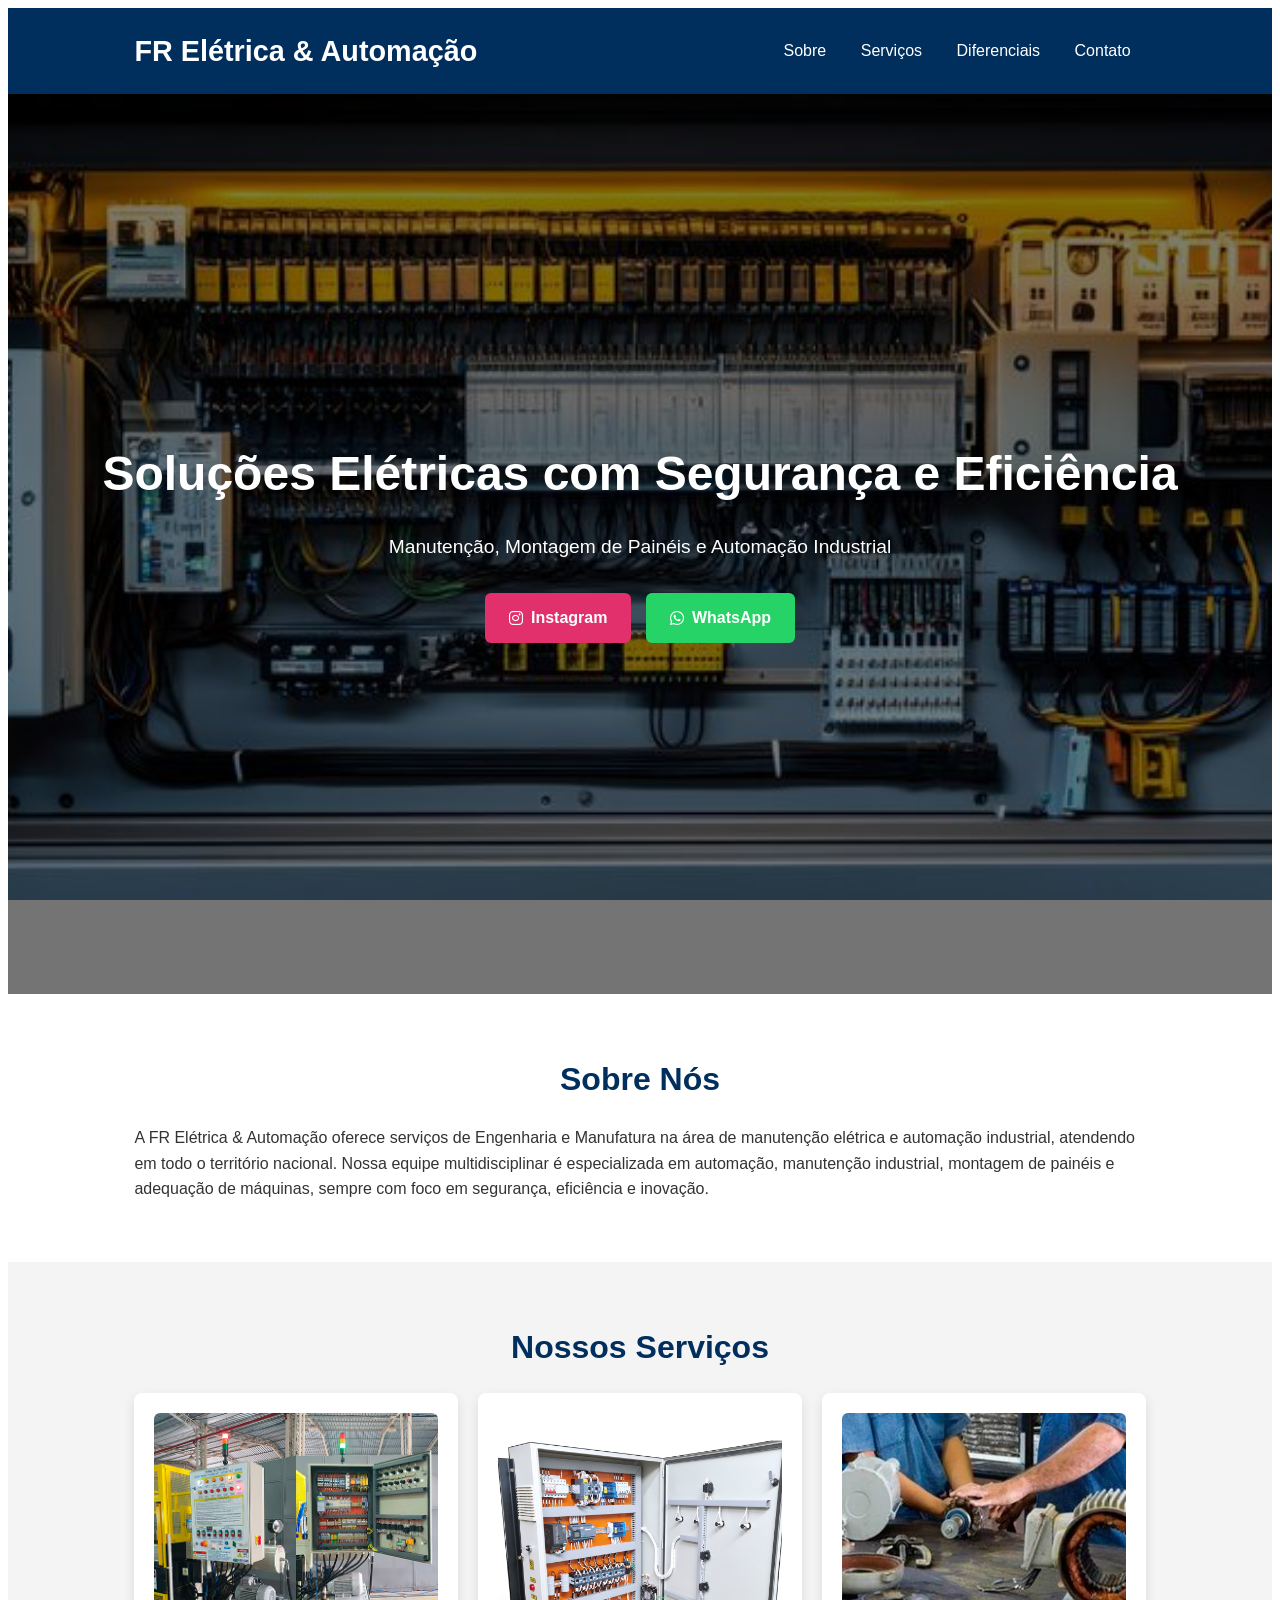
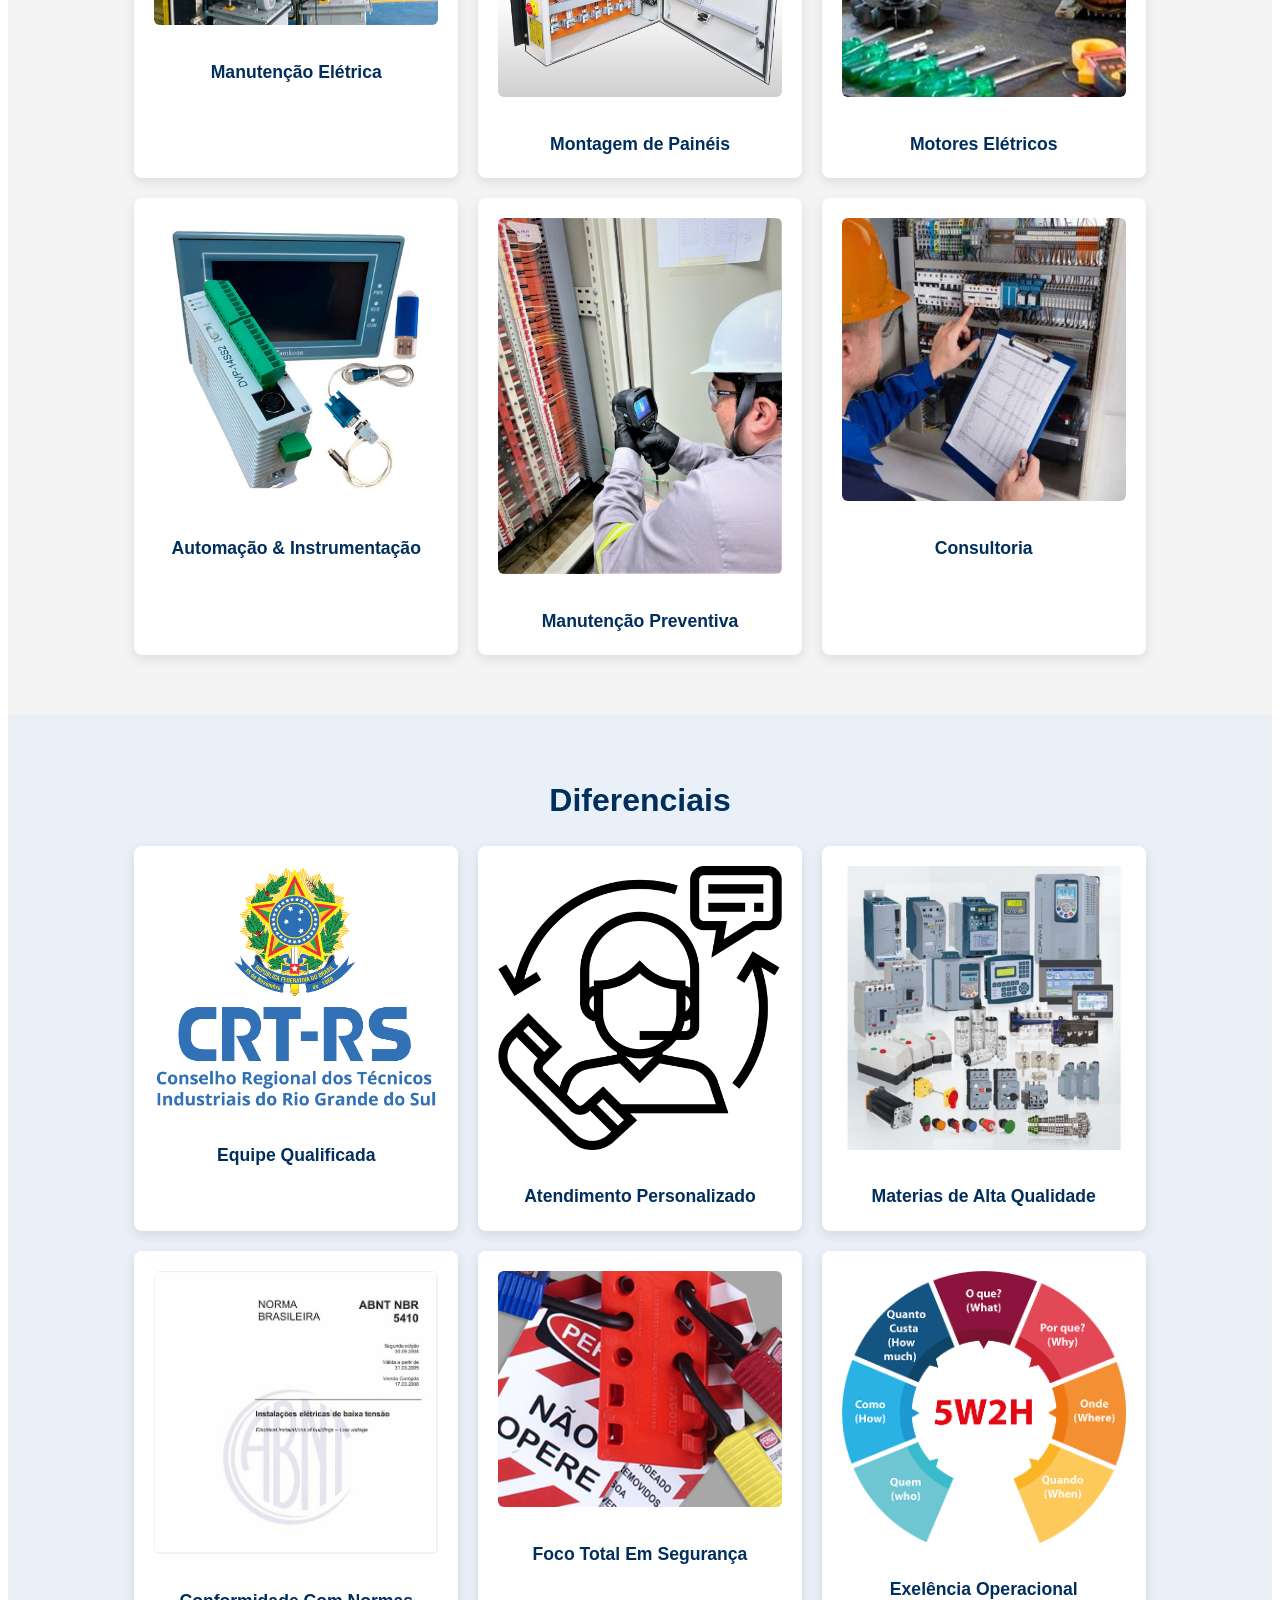
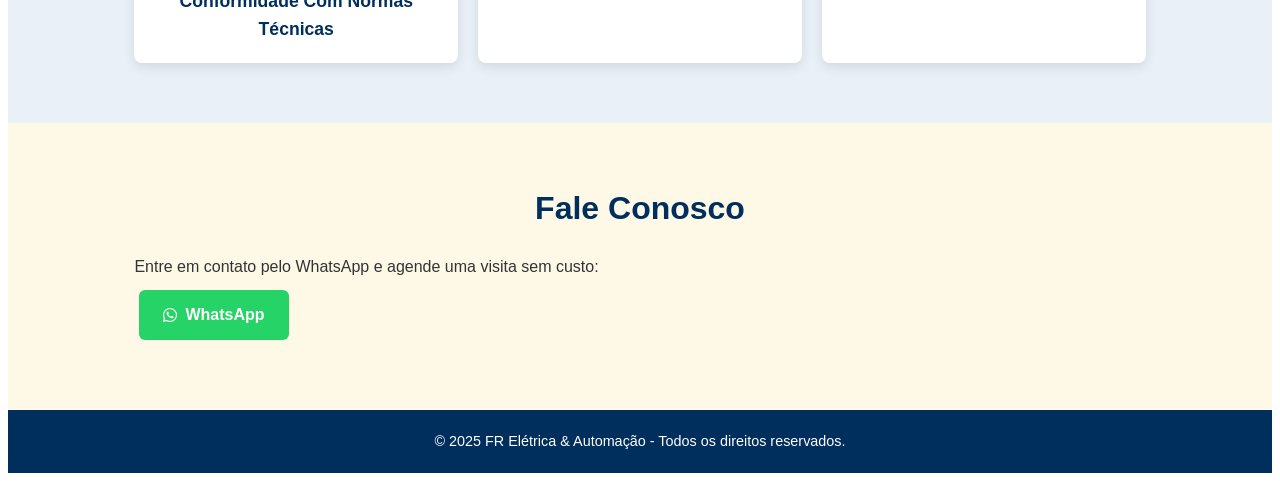
==== index.html @ 766b92bf "fra ele" ====
<!DOCTYPE html>
<html lang="pt-br">
<head>
    <meta charset="UTF-8">
    <meta name="viewport" content="width=device-width, initial-scale=1.0">
    <link rel="shortcut icon" href="Imagens/favicon.ico" type="image/x-icon">
    <meta name="description" content="FR Elétrica & Automação - Soluções em manutenção elétrica, montagem de painéis e automação industrial com segurança e eficiência.">
    <meta name="keywords" content="manutenção elétrica, automação industrial, montagem de painéis, instrumentação, serviços elétricos, FR elétrica">
    <meta name="author" content="FR Elétrica & Automação">
    <link rel="stylesheet" href="style.css">

    <!-- Fontes Google -->
    <link href="https://fonts.googleapis.com/css2?family=Montserrat:wght@400;600;700&display=swap" rel="stylesheet">

    <!-- Ícones -->
    <link rel="stylesheet" href="https://cdnjs.cloudflare.com/ajax/libs/font-awesome/6.5.0/css/all.min.css">

    <title>FR Elétrica & Automação | Manutenção e Automação Industrial</title>
</head>
<body>

    <!-- Cabeçalho -->
    <header>
        <div class="logo">FR Elétrica & Automação</div>
        <nav>
            <a href="#sobre">Sobre</a>
            <a href="#servicos">Serviços</a>
            <a href="#diferenciais">Diferenciais</a>
            <a href="#contato">Contato</a>
        </nav>
    </header>

    <!-- Hero -->
    <section class="hero">
        <div class="hero-text">
            <h1>Soluções Elétricas com Segurança e Eficiência</h1>
            <p>Manutenção, Montagem de Painéis e Automação Industrial</p>
            
            <a class="button instagram" href="https://www.instagram.com/fr_eletrica.rs" target="_blank">
                <i class="fab fa-instagram"></i> Instagram
            </a>
            <a class="button whatsapp" href="https://wa.me/555194757643" target="_blank">
                <i class="fab fa-whatsapp"></i> WhatsApp
            </a>
        </div>
    </section>

    <!-- Sobre -->
    <section id="sobre" class="sobre">
        <div class="container">
            <h2>Sobre Nós</h2>
            <p>A FR Elétrica & Automação oferece serviços de Engenharia e Manufatura na área de manutenção elétrica e automação industrial, atendendo em todo o território nacional. Nossa equipe multidisciplinar é especializada em automação, manutenção industrial, montagem de painéis e adequação de máquinas, sempre com foco em segurança, eficiência e inovação.</p>
        </div>
    </section>

    <!-- Serviços -->
    <section id="servicos" class="services">
        <div class="container">
            <h2>Nossos Serviços</h2>
            <div class="grid">
                <div class="card">
                    <img src="Imagens/foto-painel-de-controle-eletrico-2.jpg" alt="Manutenção elétrica industrial e predial">
                    <h3>Manutenção Elétrica</h3>
                </div>
                <div class="card">
                    <img src="Imagens/robotix-engenharia-quadro-eletrico-automacao-industrial-campo-grande-projeto-de-maquinas-industriail-2048x2048.jpg" alt="Montagem de painéis elétricos industriais">
                    <h3>Montagem de Painéis</h3>
                </div>
                <div class="card">
                    <img src="Imagens/motoress.png" alt="Reparo e manutenção de motores elétricos">
                    <h3>Motores Elétricos</h3>
                </div>
                <div class="card">
                    <img src="Imagens/D_807185-MLB89900888624_082025-C.jpg" alt="Soluções de automação e instrumentação">
                    <h3>Automação & Instrumentação</h3>
                </div>
                <div class="card">
                    <img src="Imagens/termografia.jpg" alt="Manutenções preventivas e corretivas">
                    <h3>Manutenção Preventiva</h3>
                </div>
                 <div class="card">
                    <img src="Imagens/conosultoria.jpg" alt="Manutenções preventivas e corretivas">
                    <h3>Consultoria</h3>
                </div>
            </div>
        </div>
    </section>

    <!-- Diferenciais -->
    <section id="diferenciais" class="differentials">
        <div class="container">
            <h2>Diferenciais</h2>
            <div class="grid">
                <div class="card">
                    <img src="Imagens/CRT-RS.png
                    " alt="Equipe qualificada e certificada">
                    <h3>Equipe Qualificada</h3>
                </div>
                <div class="card">
                    <img src="Imagens/atendimento.png" alt="Atendimento ágil e personalizado">
                    <h3>Atendimento Personalizado</h3>
                </div>
                <div class="card">
                    <img src="Imagens/weg.jpg" alt="Materiais e equipamentos de alta qualidade">
                    <h3>Materias de Alta Qualidade</h3>
                </div>
                <div class="card">
                    <img src="Imagens/5410.jpeg" alt="Conformidade com normas técnicas">
                    <h3>Conformidade Com Normas Técnicas</h3>
                </div>
                <div class="card">
                    <img src="Imagens/loto.png" alt="Segurança e excelência operacional">
                    <h3>Foco Total Em Segurança</h3>
                </div>
                <div class="card">
                    <img src="Imagens/5w2h.png" alt="Segurança e excelência operacional">
                    <h3>Exelência Operacional</h3>
                </div>
            </div>
        </div>
    </section>

    <!-- Contato -->
    <section id="contato" class="contact">
        <div class="container">
            <h2>Fale Conosco</h2>
            <p>Entre em contato pelo WhatsApp e agende uma visita sem custo:</p>
            <a class="button whatsapp" href="https://wa.me/555194757643" target="_blank">
                <i class="fab fa-whatsapp"></i> WhatsApp
            </a>
        </div>
    </section>

    <!-- Rodapé -->
    <footer>
        <p>&copy; 2025 FR Elétrica & Automação - Todos os direitos reservados.</p>
    </footer>

</body>
</html>
---- style.css ----
/* Reset global */
* {
    margin: 0;
    padding: 0;
    box-sizing: border-box;
}

body {
    font-family: 'Poppins', sans-serif;
    background-color: #eaeaea; /* fundo externo */
    color: #333;
    line-height: 1.6;
    border: 8px solid #fff; /* borda em volta do site */
}

/* ===================== HEADER ===================== */
header {
    background-color: #002E5D;
    padding: 20px 10%;
    display: flex;
    justify-content: space-between;
    align-items: center;
    flex-wrap: wrap;
}

header .logo {
    color: #fff;
    font-size: 1.8rem;
    font-weight: bold;
}

nav a {
    color: #fff;
    margin: 0 15px;
    text-decoration: none;
    font-weight: 500;
    transition: color 0.3s;
}

nav a:hover {
    color: #ECBB00;
}

/* ===================== HERO ===================== */
.hero {
    display: flex;
    align-items: center;
    justify-content: center;
    padding: 0;
    background-image: url("Imagens/59239777-aberto-eletrico-gabinete-mostrando-complexo-fiacao-e-componentes-iluminado-de-caloroso-luz-foto.jpg");
    background-repeat: no-repeat;
    background-size: cover;
    background-position: center;
    background-attachment: fixed;
    height: 100vh;
    width: 100%;
    color: #fff;
    text-align: center;
    position: relative;
}

.hero::before {
    content: "";
    position: absolute;
    top: 0; left: 0;
    width: 100%; height: 100%;
    background: rgba(0,0,0,0.5);
    z-index: 1;
}

.hero-text {
    position: relative;
    z-index: 2;
    max-width: 90%;
}

.hero-text h1 {
    font-size: 3rem;
    margin-bottom: 20px;
    font-weight: 700;
}

.hero-text p {
    font-size: 1.2rem;
    margin-bottom: 20px;
}

/* ===================== BOTÕES CTA ===================== */
.button {
    display: inline-flex;
    align-items: center;
    gap: 8px;
    margin: 10px 5px;
    padding: 12px 24px;
    font-weight: bold;
    text-decoration: none;
    border-radius: 6px;
    transition: 0.3s ease-in-out;
    color: #fff;
}

.button.instagram { background: #E1306C; }
.button.instagram:hover { background: #c42b60; }

.button.whatsapp { background: #25D366; }
.button.whatsapp:hover { background: #1ebe5d; }

/* ===================== SEÇÕES ===================== */
section {
    padding: 60px 10%;
}

#sobre { background-color: #ffffff; }              /* Branco */
#servicos { background-color: #f4f4f4; }          /* Cinza claro */
#diferenciais { background-color: #e9f0f7; }      /* Azul bem suave */
#contato { background-color: #fef9e7; }           /* Amarelado claro */

h2 {
    color: #002E5D;
    margin-bottom: 20px;
    text-align: center;
    font-size: 2rem;
}

/* ===================== GRID ===================== */
.grid {
    display: grid;
    grid-template-columns: repeat(auto-fit, minmax(250px, 1fr));
    gap: 20px;
    justify-items: center;
}

.card {
    background: white;
    padding: 20px;
    border-radius: 8px;
    box-shadow: 0 4px 12px rgba(0,0,0,0.1);
    text-align: center;
    transition: transform 0.3s, box-shadow 0.3s;
}

.card:hover {
    transform: translateY(-5px);
    box-shadow: 0 6px 18px rgba(0,0,0,0.15);
}

.card img {
    width: 100%;
    border-radius: 6px;
    margin-bottom: 15px;
}

.card h3 {
    color: #002E5D;
    font-size: 1.1rem;
    margin-top: 10px;
}

/* ===================== RODAPÉ ===================== */
footer {
    background: #002E5D;
    color: white;
    text-align: center;
    padding: 20px;
    font-size: 0.9rem;
}

/* ===================== RESPONSIVIDADE ===================== */
@media (max-width: 768px) {
    header {
        flex-direction: column;
        text-align: center;
    }
    nav {
        margin-top: 10px;
    }
    .hero-text h1 {
        font-size: 2rem;
    }
    .hero-text p {
        font-size: 1rem;
    }
}
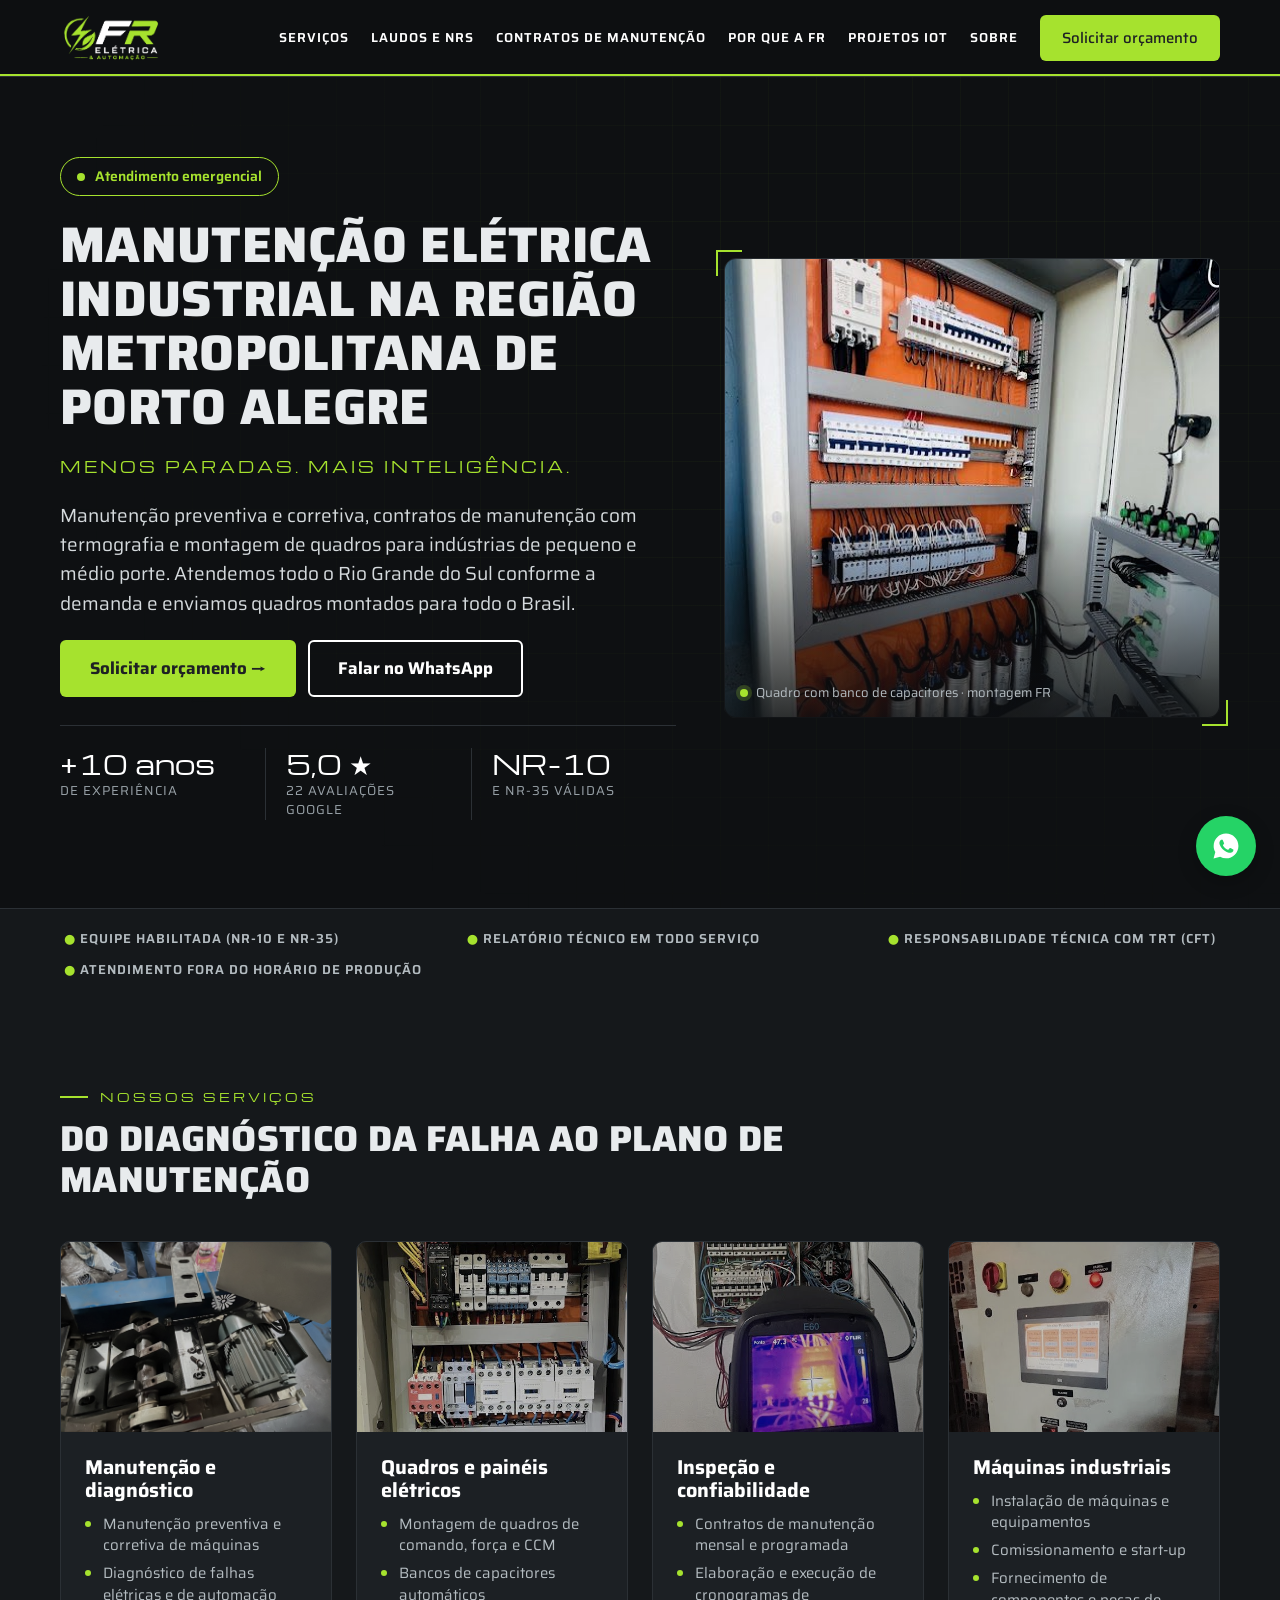
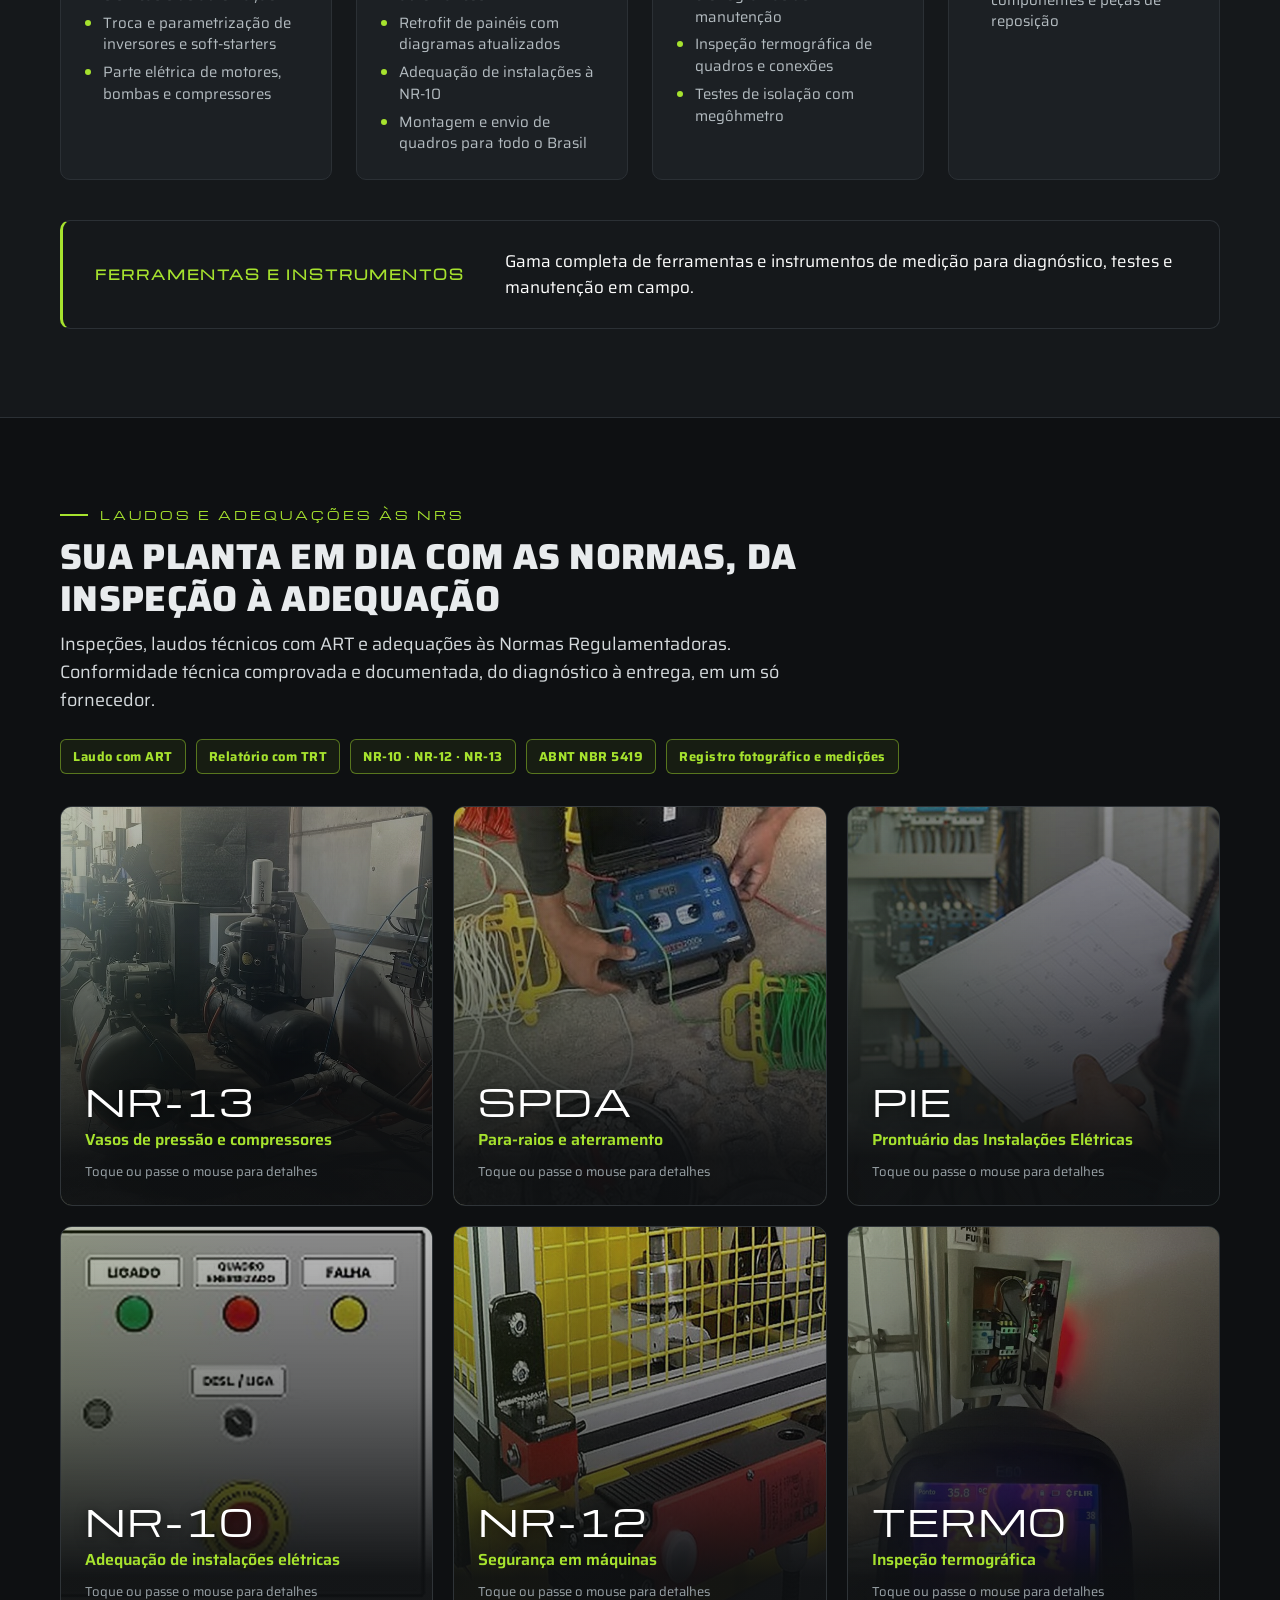
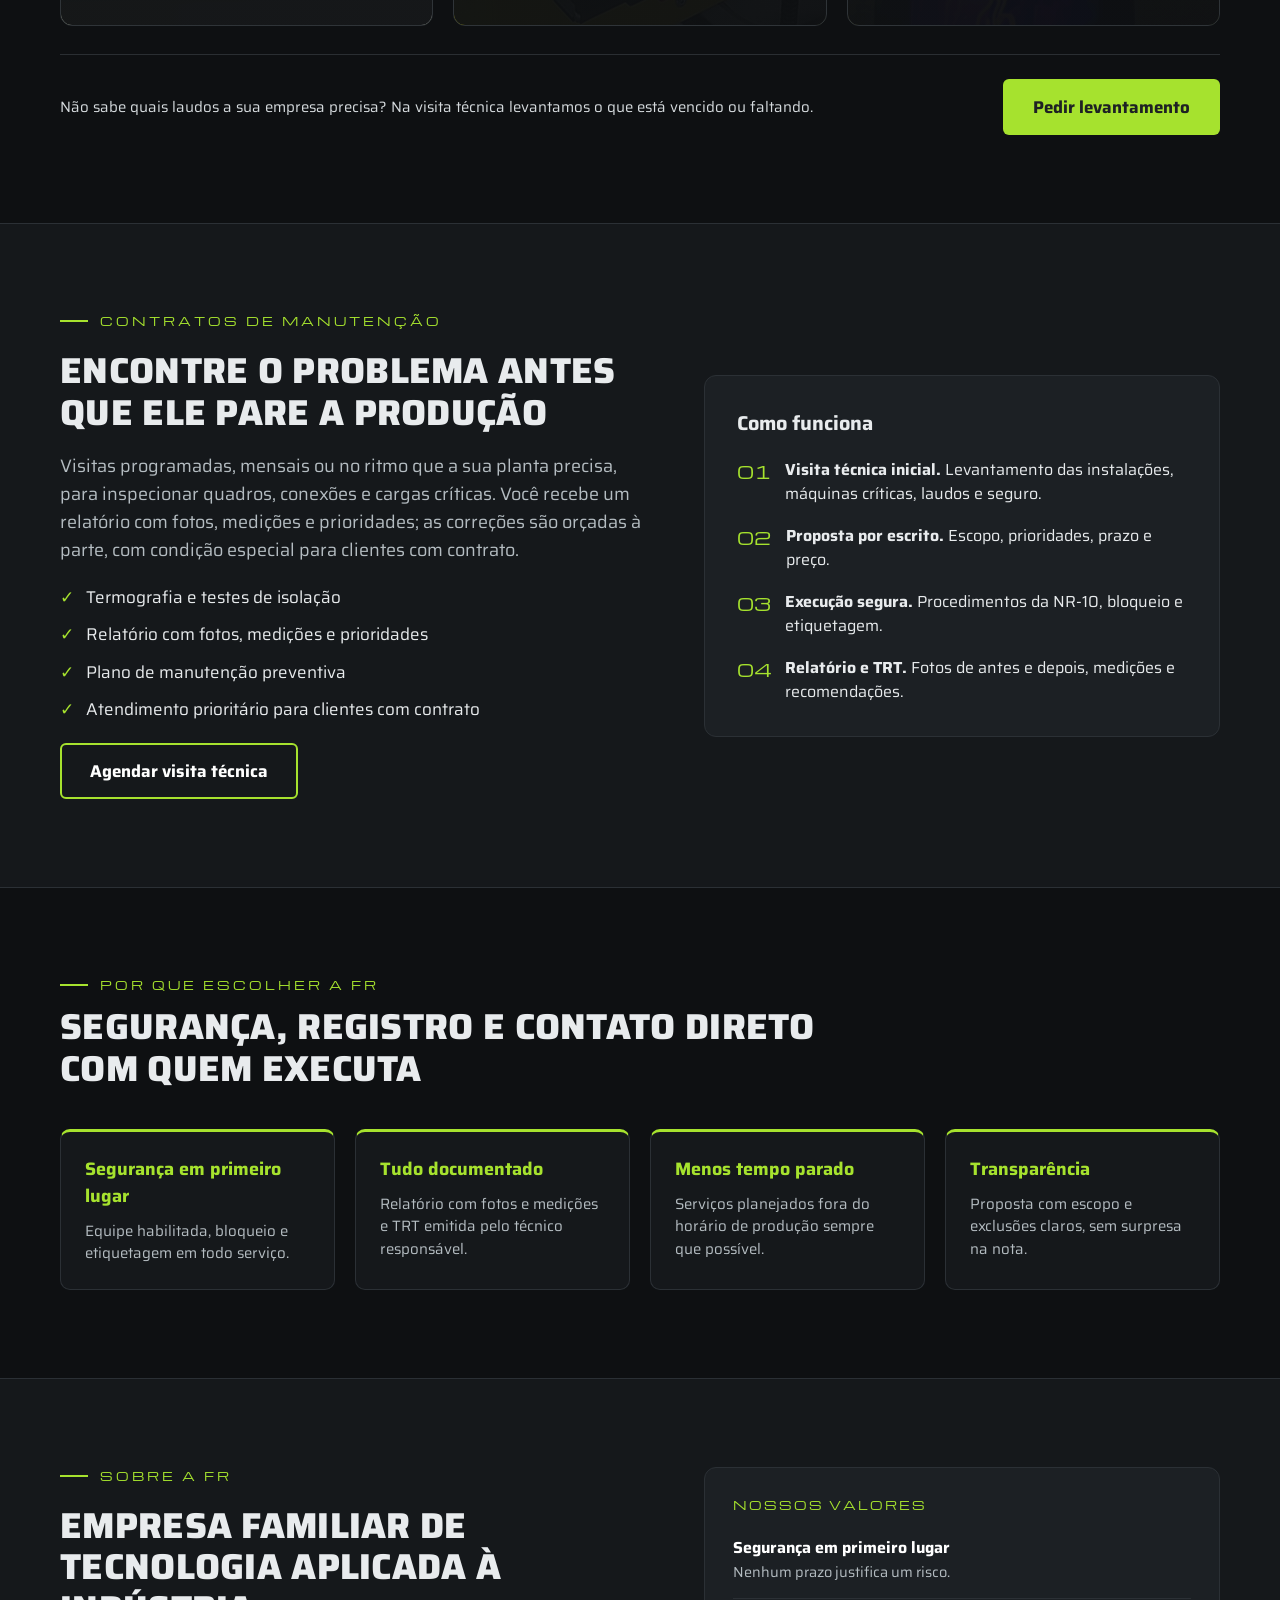
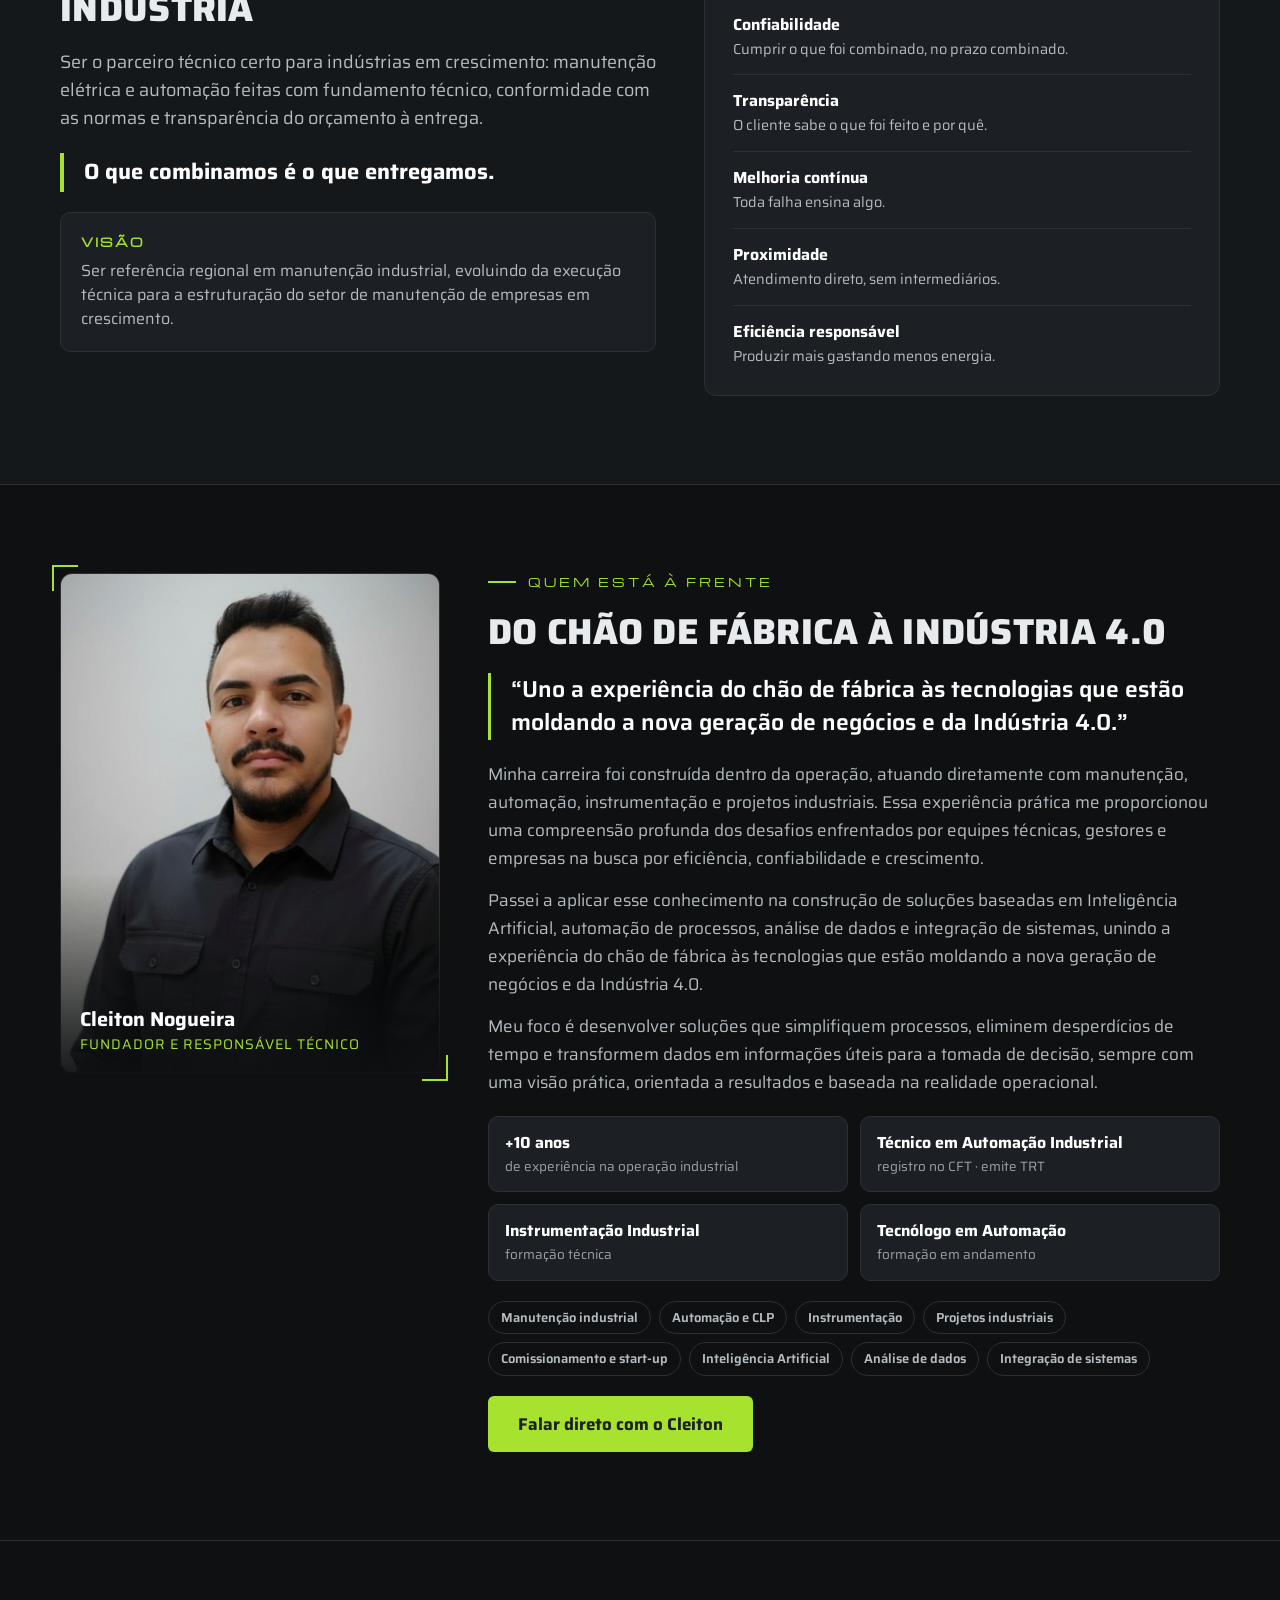
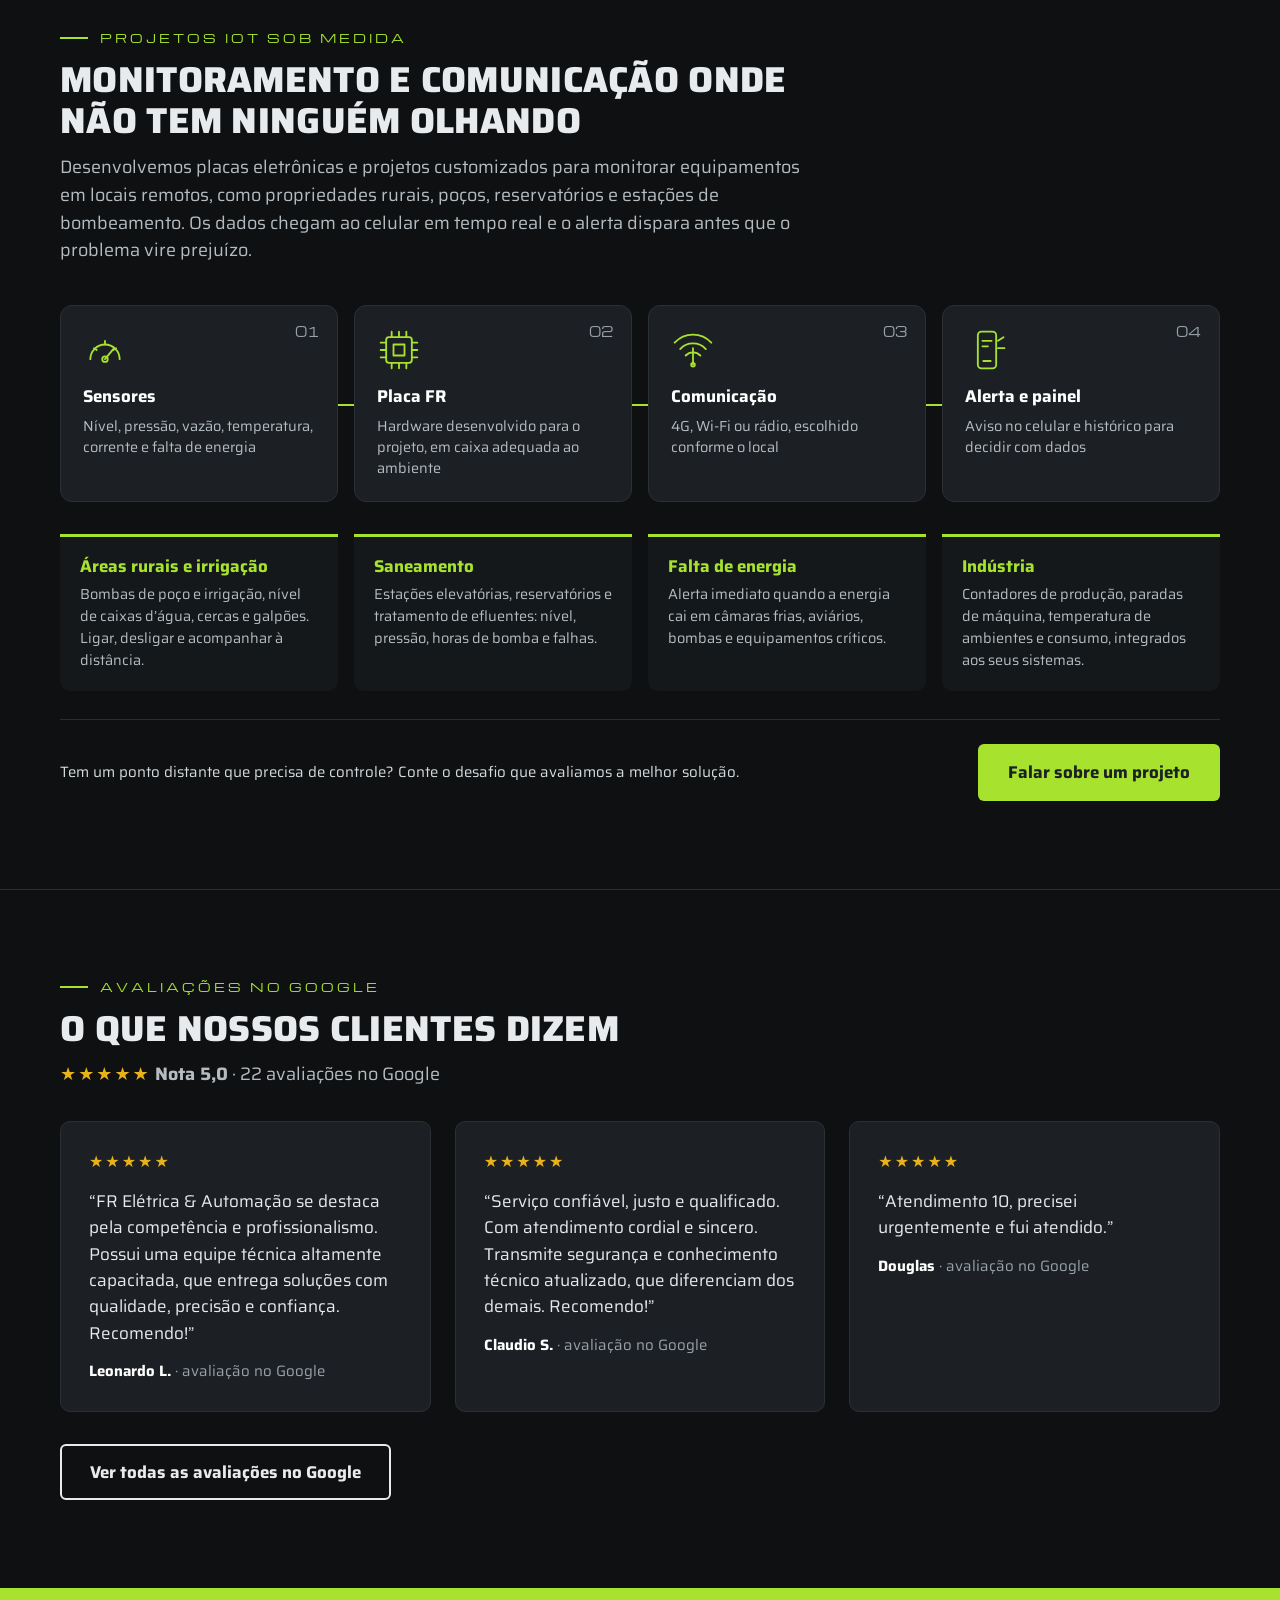
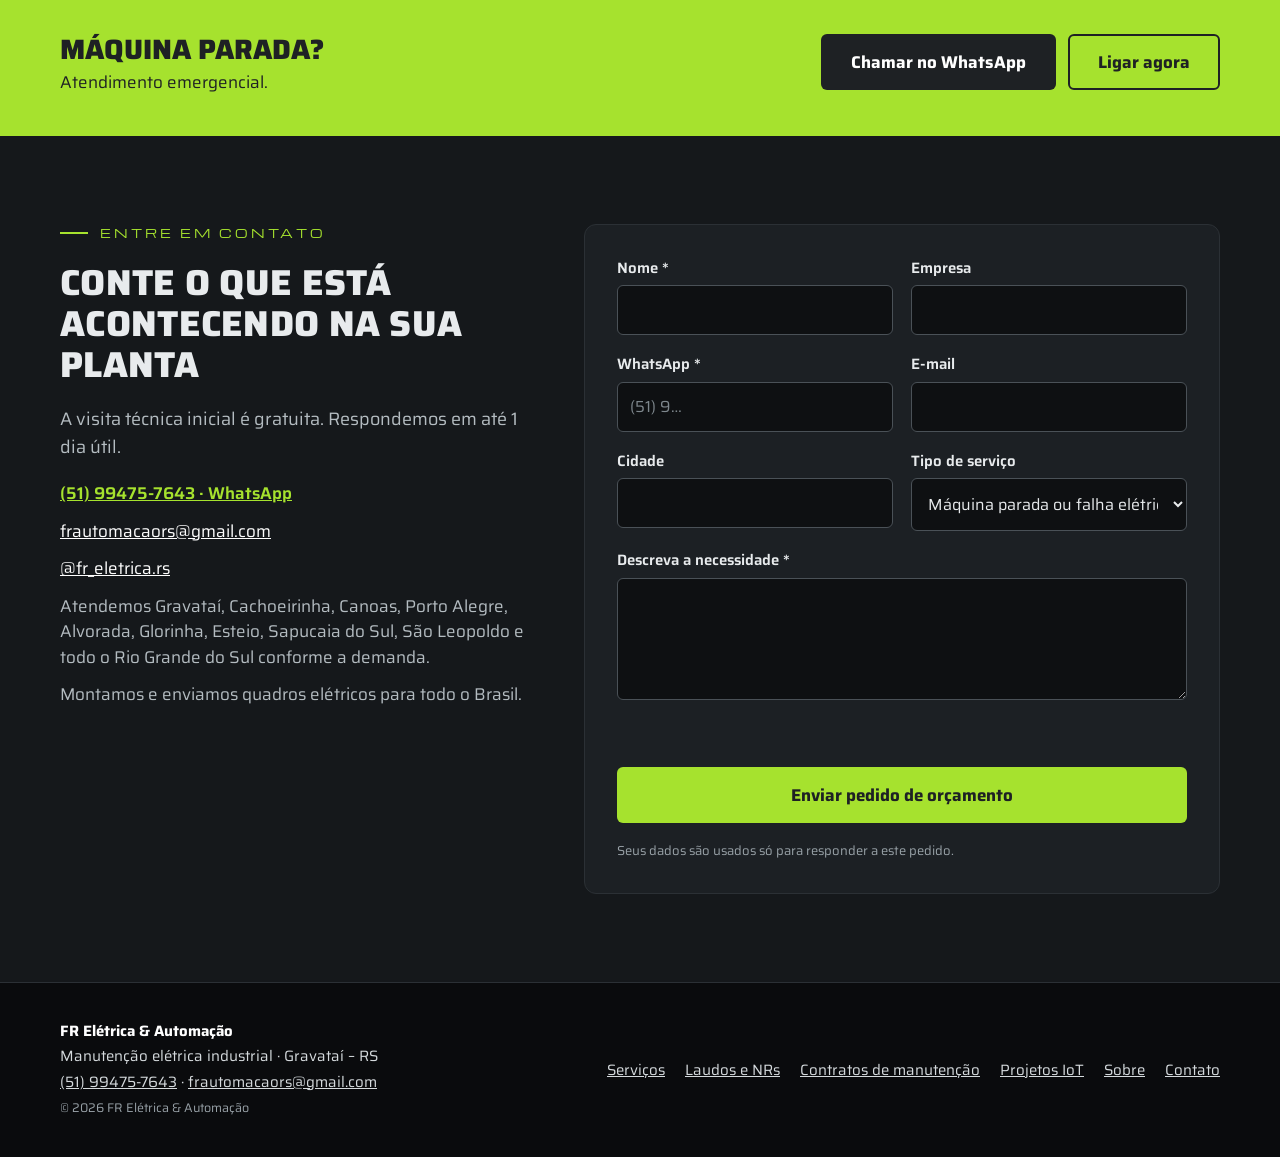
==== commit 4899534b: "site v6" ====
--- a/index.html
+++ b/index.html
@@ -1,140 +1,692 @@
-<!DOCTYPE html>
-<html lang="pt-br">
+<!doctype html>
+<html lang="pt-BR">
 <head>
-    <meta charset="UTF-8">
-    <meta name="viewport" content="width=device-width, initial-scale=1.0">
-    <link rel="shortcut icon" href="Imagens/favicon.ico" type="image/x-icon">
-    <meta name="description" content="FR Elétrica & Automação - Soluções em manutenção elétrica, montagem de painéis e automação industrial com segurança e eficiência.">
-    <meta name="keywords" content="manutenção elétrica, automação industrial, montagem de painéis, instrumentação, serviços elétricos, FR elétrica">
-    <meta name="author" content="FR Elétrica & Automação">
-    <link rel="stylesheet" href="style.css">
-
-    <!-- Fontes Google -->
-    <link href="https://fonts.googleapis.com/css2?family=Montserrat:wght@400;600;700&display=swap" rel="stylesheet">
-
-    <!-- Ícones -->
-    <link rel="stylesheet" href="https://cdnjs.cloudflare.com/ajax/libs/font-awesome/6.5.0/css/all.min.css">
-
-    <title>FR Elétrica & Automação | Manutenção e Automação Industrial</title>
+<meta charset="utf-8">
+<meta name="viewport" content="width=device-width, initial-scale=1">
+
+<!-- ===== SEO principal ===== -->
+<title>Manutenção Elétrica Industrial em Gravataí/RS | FR Elétrica &amp; Automação</title>
+<meta name="description" content="Manutenção elétrica industrial em Gravataí e região de Porto Alegre: preventiva, corretiva, termografia, quadros elétricos e laudos NR-10, NR-12, NR-13 e SPDA.">
+<meta name="robots" content="index, follow, max-image-preview:large">
+<link rel="canonical" href="https://frautomacao.com.br/">
+<link rel="alternate" hreflang="pt-BR" href="https://frautomacao.com.br/">
+<meta name="author" content="FR Elétrica &amp; Automação">
+<meta name="theme-color" content="#0E1012">
+
+<!-- ===== Localização (geo) ===== -->
+<meta name="geo.region" content="BR-RS">
+<meta name="geo.placename" content="Gravataí">
+<meta name="geo.position" content="-29.9441;-50.9928">
+<meta name="ICBM" content="-29.9441, -50.9928">
+
+<!-- ===== Google Search Console: cole aqui a tag de verificação =====
+<meta name="google-site-verification" content="SEU_CODIGO_AQUI">
+-->
+
+<!-- ===== Compartilhamento (WhatsApp, Facebook, LinkedIn) ===== -->
+<meta property="og:type" content="website">
+<meta property="og:locale" content="pt_BR">
+<meta property="og:site_name" content="FR Elétrica &amp; Automação">
+<meta property="og:title" content="FR Elétrica &amp; Automação · Manutenção elétrica industrial em Gravataí/RS">
+<meta property="og:description" content="Menos paradas. Mais inteligência. Manutenção elétrica industrial, termografia, quadros elétricos e laudos NR para indústrias da Região Metropolitana de Porto Alegre.">
+<meta property="og:url" content="https://frautomacao.com.br/">
+<meta property="og:image" content="https://frautomacao.com.br/assets/img/og-fr-eletrica.jpg">
+<meta property="og:image:width" content="1200">
+<meta property="og:image:height" content="630">
+<meta property="og:image:alt" content="Logo da FR Elétrica &amp; Automação e quadro elétrico montado">
+<meta name="twitter:card" content="summary_large_image">
+
+<!-- ===== Ícones ===== -->
+<link rel="icon" href="favicon.ico" sizes="any">
+<link rel="icon" type="image/png" sizes="32x32" href="assets/icons/favicon-32.png">
+<link rel="icon" type="image/png" sizes="16x16" href="assets/icons/favicon-16.png">
+<link rel="apple-touch-icon" sizes="180x180" href="assets/icons/apple-touch-icon.png">
+<link rel="manifest" href="site.webmanifest">
+
+<!-- ===== Desempenho ===== -->
+<link rel="preload" as="image" href="assets/img/quadro-banco-capacitores-gravatai.jpg" fetchpriority="high">
+<link rel="preconnect" href="https://fonts.googleapis.com">
+<link rel="preconnect" href="https://fonts.gstatic.com" crossorigin>
+<link href="https://fonts.googleapis.com/css2?family=Michroma&amp;family=Saira:wght@400;500;600;700;800&amp;display=swap" rel="stylesheet">
+<link rel="stylesheet" href="assets/css/style.css">
+
+<!-- ===== Dados estruturados (Google: empresa local, serviços, site) ===== -->
+<script type="application/ld+json">
+{
+  "@context": "https://schema.org",
+  "@graph": [
+    {
+      "@type": ["Electrician", "LocalBusiness"],
+      "@id": "https://frautomacao.com.br/#empresa",
+      "name": "FR Elétrica & Automação",
+      "alternateName": "FR Automação",
+      "slogan": "Menos paradas. Mais inteligência.",
+      "description": "Manutenção elétrica industrial preventiva e corretiva, contratos de manutenção com termografia, montagem de quadros elétricos, laudos NR-10, NR-12, NR-13, SPDA e PIE para indústrias de Gravataí e da Região Metropolitana de Porto Alegre.",
+      "url": "https://frautomacao.com.br/",
+      "logo": "https://frautomacao.com.br/assets/icons/icon-512.png",
+      "image": [
+        "https://frautomacao.com.br/assets/img/og-fr-eletrica.jpg",
+        "https://frautomacao.com.br/assets/img/quadro-banco-capacitores-gravatai.jpg"
+      ],
+      "telephone": "+55-51-99475-7643",
+      "email": "frautomacaors@gmail.com",
+      "priceRange": "$$",
+      "currenciesAccepted": "BRL",
+      "paymentAccepted": "Pix, transferência bancária, boleto",
+      "address": {
+        "@type": "PostalAddress",
+        "addressLocality": "Gravataí",
+        "addressRegion": "RS",
+        "addressCountry": "BR"
+      },
+      "geo": { "@type": "GeoCoordinates", "latitude": -29.9441, "longitude": -50.9928 },
+      "areaServed": [
+        {"@type": "City", "name": "Gravataí", "containedInPlace": {"@type": "State", "name": "Rio Grande do Sul"}},
+        {"@type": "City", "name": "Cachoeirinha"},
+        {"@type": "City", "name": "Canoas"},
+        {"@type": "City", "name": "Porto Alegre"},
+        {"@type": "City", "name": "Alvorada"},
+        {"@type": "City", "name": "Glorinha"},
+        {"@type": "City", "name": "Esteio"},
+        {"@type": "City", "name": "Sapucaia do Sul"},
+        {"@type": "City", "name": "São Leopoldo"},
+        {"@type": "State", "name": "Rio Grande do Sul"}
+      ],
+      "founder": {"@id": "https://frautomacao.com.br/#cleiton"},
+      "sameAs": [
+        "https://www.instagram.com/fr_eletrica.rs"
+      ],
+      "knowsAbout": ["Manutenção elétrica industrial", "Termografia", "Montagem de quadros elétricos", "Bancos de capacitores", "Inversores de frequência", "Automação industrial", "Instrumentação industrial", "NR-10", "NR-12", "NR-13", "SPDA", "Prontuário das Instalações Elétricas", "IoT industrial", "Telemetria", "Monitoramento remoto"],
+      "hasOfferCatalog": {
+        "@type": "OfferCatalog",
+        "name": "Serviços da FR Elétrica & Automação",
+        "itemListElement": [
+          {"@type": "Offer", "itemOffered": {"@type": "Service", "name": "Manutenção elétrica industrial preventiva e corretiva"}},
+          {"@type": "Offer", "itemOffered": {"@type": "Service", "name": "Contrato de manutenção com inspeção termográfica"}},
+          {"@type": "Offer", "itemOffered": {"@type": "Service", "name": "Montagem e retrofit de quadros elétricos"}},
+          {"@type": "Offer", "itemOffered": {"@type": "Service", "name": "Instalação, comissionamento e start-up de máquinas"}},
+          {"@type": "Offer", "itemOffered": {"@type": "Service", "name": "Laudo NR-13 de vasos de pressão e compressores"}},
+          {"@type": "Offer", "itemOffered": {"@type": "Service", "name": "Laudo de SPDA (NBR 5419)"}},
+          {"@type": "Offer", "itemOffered": {"@type": "Service", "name": "Prontuário das Instalações Elétricas (PIE)"}},
+          {"@type": "Offer", "itemOffered": {"@type": "Service", "name": "Adequação à NR-10"}},
+          {"@type": "Offer", "itemOffered": {"@type": "Service", "name": "Adequação à NR-12"}},
+          {"@type": "Offer", "itemOffered": {"@type": "Service", "name": "Desenvolvimento de placas e projetos IoT para monitoramento remoto"}}
+        ]
+      }
+    },
+    {
+      "@type": "Person",
+      "@id": "https://frautomacao.com.br/#cleiton",
+      "name": "Cleiton Nogueira",
+      "jobTitle": "Técnico em Automação Industrial e Instrumentação",
+      "worksFor": {"@id": "https://frautomacao.com.br/#empresa"},
+      "image": "https://frautomacao.com.br/assets/img/cleiton-nogueira-tecnico-automacao.jpg",
+      "knowsAbout": ["Manutenção industrial", "Automação industrial", "Instrumentação", "Inteligência Artificial", "Análise de dados", "Indústria 4.0"]
+    },
+    {
+      "@type": "WebSite",
+      "@id": "https://frautomacao.com.br/#site",
+      "url": "https://frautomacao.com.br/",
+      "name": "FR Elétrica & Automação",
+      "inLanguage": "pt-BR",
+      "publisher": {"@id": "https://frautomacao.com.br/#empresa"}
+    }
+  ]
+}
+</script>
 </head>
 <body>
 
-    <!-- Cabeçalho -->
-    <header>
-        <div class="logo">FR Elétrica & Automação</div>
-        <nav>
-            <a href="#sobre">Sobre</a>
-            <a href="#servicos">Serviços</a>
-            <a href="#diferenciais">Diferenciais</a>
-            <a href="#contato">Contato</a>
-        </nav>
-    </header>
-
-    <!-- Hero -->
-    <section class="hero">
-        <div class="hero-text">
-            <h1>Soluções Elétricas com Segurança e Eficiência</h1>
-            <p>Manutenção, Montagem de Painéis e Automação Industrial</p>
-            
-            <a class="button instagram" href="https://www.instagram.com/fr_eletrica.rs" target="_blank">
-                <i class="fab fa-instagram"></i> Instagram
-            </a>
-            <a class="button whatsapp" href="https://wa.me/555194757643" target="_blank">
-                <i class="fab fa-whatsapp"></i> WhatsApp
-            </a>
-        </div>
-    </section>
-
-    <!-- Sobre -->
-    <section id="sobre" class="sobre">
-        <div class="container">
-            <h2>Sobre Nós</h2>
-            <p>A FR Elétrica & Automação oferece serviços de Engenharia e Manufatura na área de manutenção elétrica e automação industrial, atendendo em todo o território nacional. Nossa equipe multidisciplinar é especializada em automação, manutenção industrial, montagem de painéis e adequação de máquinas, sempre com foco em segurança, eficiência e inovação.</p>
-        </div>
-    </section>
-
-    <!-- Serviços -->
-    <section id="servicos" class="services">
-        <div class="container">
-            <h2>Nossos Serviços</h2>
-            <div class="grid">
-                <div class="card">
-                    <img src="Imagens/foto-painel-de-controle-eletrico-2.jpg" alt="Manutenção elétrica industrial e predial">
-                    <h3>Manutenção Elétrica</h3>
-                </div>
-                <div class="card">
-                    <img src="Imagens/robotix-engenharia-quadro-eletrico-automacao-industrial-campo-grande-projeto-de-maquinas-industriail-2048x2048.jpg" alt="Montagem de painéis elétricos industriais">
-                    <h3>Montagem de Painéis</h3>
-                </div>
-                <div class="card">
-                    <img src="Imagens/motoress.png" alt="Reparo e manutenção de motores elétricos">
-                    <h3>Motores Elétricos</h3>
-                </div>
-                <div class="card">
-                    <img src="Imagens/D_807185-MLB89900888624_082025-C.jpg" alt="Soluções de automação e instrumentação">
-                    <h3>Automação & Instrumentação</h3>
-                </div>
-                <div class="card">
-                    <img src="Imagens/termografia.jpg" alt="Manutenções preventivas e corretivas">
-                    <h3>Manutenção Preventiva</h3>
-                </div>
-                 <div class="card">
-                    <img src="Imagens/conosultoria.jpg" alt="Manutenções preventivas e corretivas">
-                    <h3>Consultoria</h3>
-                </div>
-            </div>
-        </div>
-    </section>
-
-    <!-- Diferenciais -->
-    <section id="diferenciais" class="differentials">
-        <div class="container">
-            <h2>Diferenciais</h2>
-            <div class="grid">
-                <div class="card">
-                    <img src="Imagens/CRT-RS.png
-                    " alt="Equipe qualificada e certificada">
-                    <h3>Equipe Qualificada</h3>
-                </div>
-                <div class="card">
-                    <img src="Imagens/atendimento.png" alt="Atendimento ágil e personalizado">
-                    <h3>Atendimento Personalizado</h3>
-                </div>
-                <div class="card">
-                    <img src="Imagens/weg.jpg" alt="Materiais e equipamentos de alta qualidade">
-                    <h3>Materias de Alta Qualidade</h3>
-                </div>
-                <div class="card">
-                    <img src="Imagens/5410.jpeg" alt="Conformidade com normas técnicas">
-                    <h3>Conformidade Com Normas Técnicas</h3>
-                </div>
-                <div class="card">
-                    <img src="Imagens/loto.png" alt="Segurança e excelência operacional">
-                    <h3>Foco Total Em Segurança</h3>
-                </div>
-                <div class="card">
-                    <img src="Imagens/5w2h.png" alt="Segurança e excelência operacional">
-                    <h3>Exelência Operacional</h3>
-                </div>
-            </div>
-        </div>
-    </section>
-
-    <!-- Contato -->
-    <section id="contato" class="contact">
-        <div class="container">
-            <h2>Fale Conosco</h2>
-            <p>Entre em contato pelo WhatsApp e agende uma visita sem custo:</p>
-            <a class="button whatsapp" href="https://wa.me/555194757643" target="_blank">
-                <i class="fab fa-whatsapp"></i> WhatsApp
-            </a>
-        </div>
-    </section>
-
-    <!-- Rodapé -->
-    <footer>
-        <p>&copy; 2025 FR Elétrica & Automação - Todos os direitos reservados.</p>
-    </footer>
-
+<header class="topo">
+  <div class="wrap">
+    <a href="#inicio" aria-label="FR Elétrica e Automação, início">
+      <img src="assets/img/logo-fr-eletrica-automacao.png" alt="FR Elétrica &amp; Automação – manutenção elétrica industrial em Gravataí/RS" width="102" height="52">
+    </a>
+    <button class="menu-toggle" type="button" aria-label="Abrir menu" aria-expanded="false" aria-controls="menu">
+      <svg width="22" height="22" viewBox="0 0 24 24" fill="none" stroke="currentColor" stroke-width="2.5" stroke-linecap="round" aria-hidden="true"><path d="M3 6h18M3 12h18M3 18h18"/></svg>
+    </button>
+    <nav id="menu" class="menu" aria-label="Menu principal">
+      <a href="#servicos">Serviços</a>
+      <a href="#laudos">Laudos e NRs</a>
+      <a href="#contratos">Contratos de manutenção</a>
+      <a href="#porque">Por que a FR</a>
+      <a href="#iot">Projetos IoT</a>
+      <a href="#sobre">Sobre</a>
+      <a class="btn btn-verde" href="#contato">Solicitar orçamento</a>
+    </nav>
+  </div>
+</header>
+
+<main>
+
+<section id="inicio" class="hero dark">
+  <div class="wrap">
+    <div class="hero-texto">
+      <span class="selo">Atendimento emergencial</span>
+      <h1>Manutenção elétrica industrial na Região Metropolitana de Porto Alegre</h1>
+      <p class="slogan">MENOS PARADAS. MAIS INTELIGÊNCIA.</p>
+      <p class="hero-sub">Manutenção preventiva e corretiva, contratos de manutenção com termografia e montagem de quadros para indústrias de pequeno e médio porte. Atendemos todo o Rio Grande do Sul conforme a demanda e enviamos quadros montados para todo o Brasil.</p>
+      <div class="flex" style="gap:12px">
+        <a class="btn btn-verde" href="#contato">Solicitar orçamento →</a>
+        <a class="btn btn-contorno-claro" href="https://wa.me/5551994757643?text=Ol%C3%A1%2C%20vim%20pelo%20site%20da%20FR%20El%C3%A9trica." target="_blank" rel="noopener">Falar no WhatsApp</a>
+      </div>
+      <div class="numeros">
+        <div class="numero"><b>+10 anos</b><span>de experiência</span></div>
+        <div class="numero"><b>5,0 ★</b><span>22 avaliações Google</span></div>
+        <div class="numero"><b>NR-10</b><span>e NR-35 válidas</span></div>
+      </div>
+    </div>
+    <figure class="hero-img">
+      <span class="canto c1" aria-hidden="true"></span><span class="canto c2" aria-hidden="true"></span>
+      <img src="assets/img/quadro-banco-capacitores-gravatai.jpg" alt="Quadro de distribuição com banco de capacitores montado pela FR Elétrica em Gravataí/RS" decoding="async" width="489" height="869" fetchpriority="high">
+      <figcaption>Quadro com banco de capacitores · montagem FR</figcaption>
+    </figure>
+  </div>
+  <div class="faixa-garantias">
+    <ul>
+      <li>Equipe habilitada (NR-10 e NR-35)</li>
+      <li>Relatório técnico em todo serviço</li>
+      <li>Responsabilidade técnica com TRT (CFT)</li>
+      <li>Atendimento fora do horário de produção</li>
+    </ul>
+  </div>
+</section>
+
+<section id="servicos" class="servicos section">
+  <div class="wrap">
+    <div class="cabeca">
+      <p class="kicker">Nossos serviços</p>
+      <h2 class="h2">Do diagnóstico da falha ao plano de manutenção</h2>
+    </div>
+    <div class="cards">
+      <article class="card">
+        <img src="assets/img/manutencao-eletrica-industrial.jpg" alt="Manutenção elétrica industrial em máquina de moagem de cabos na Região Metropolitana de Porto Alegre" decoding="async" width="1400" height="787" loading="lazy">
+        <div>
+          <h3>Manutenção e diagnóstico</h3>
+          <ul>
+            <li>Manutenção preventiva e corretiva de máquinas</li>
+            <li>Diagnóstico de falhas elétricas e de automação</li>
+            <li>Troca e parametrização de inversores e soft-starters</li>
+            <li>Parte elétrica de motores, bombas e compressores</li>
+          </ul>
+        </div>
+      </article>
+      <article class="card">
+        <img src="assets/img/montagem-quadros-eletricos.jpg" alt="Montagem de quadro elétrico de comando com contatores e bornes identificados" decoding="async" width="489" height="869" loading="lazy" style="object-position:center 35%">
+        <div>
+          <h3>Quadros e painéis elétricos</h3>
+          <ul>
+            <li>Montagem de quadros de comando, força e CCM</li>
+            <li>Bancos de capacitores automáticos</li>
+            <li>Retrofit de painéis com diagramas atualizados</li>
+            <li>Adequação de instalações à NR-10</li>
+            <li>Montagem e envio de quadros para todo o Brasil</li>
+          </ul>
+        </div>
+      </article>
+      <article class="card">
+        <img src="assets/img/inspecao-termografica-quadros.jpg" alt="Inspeção termográfica de quadro de distribuição elétrica industrial" decoding="async" width="489" height="869" loading="lazy" style="object-position:center 70%">
+        <div>
+          <h3>Inspeção e confiabilidade</h3>
+          <ul>
+            <li>Contratos de manutenção mensal e programada</li>
+            <li>Elaboração e execução de cronogramas de manutenção</li>
+            <li>Inspeção termográfica de quadros e conexões</li>
+            <li>Testes de isolação com megôhmetro</li>
+          </ul>
+        </div>
+      </article>
+      <article class="card">
+        <img src="assets/img/painel-maquina-industrial.jpg" alt="Painel de máquina industrial com IHM e controladores de temperatura" decoding="async" width="489" height="335" loading="lazy" style="object-position:center 45%">
+        <div>
+          <h3>Máquinas industriais</h3>
+          <ul>
+            <li>Instalação de máquinas e equipamentos</li>
+            <li>Comissionamento e start-up</li>
+            <li>Fornecimento de componentes e peças de reposição</li>
+          </ul>
+        </div>
+      </article>
+    </div>
+    <div class="ferramentas">
+      <strong>FERRAMENTAS E INSTRUMENTOS</strong>
+      <span>Gama completa de ferramentas e instrumentos de medição para diagnóstico, testes e manutenção em campo.</span>
+    </div>
+  </div>
+</section>
+
+<section id="laudos" class="laudos section">
+  <div class="wrap">
+    <div class="cabeca">
+      <p class="kicker" style="color:var(--verde)">Laudos e adequações às NRs</p>
+      <h2 class="h2">Sua planta em dia com as normas, da inspeção à adequação</h2>
+      <p class="lead">Inspeções, laudos técnicos com ART e adequações às Normas Regulamentadoras. Conformidade técnica comprovada e documentada, do diagnóstico à entrega, em um só fornecedor.</p>
+    </div>
+    <ul class="conformidade" aria-label="Documentação entregue">
+      <li>Laudo com ART</li><li>Relatório com TRT</li><li>NR-10 · NR-12 · NR-13</li><li>ABNT NBR 5419</li><li>Registro fotográfico e medições</li>
+    </ul>
+
+    <div class="laudos-grid">
+
+      <article class="laudo">
+        <img class="laudo-foto" src="assets/img/laudo-nr13-compressores.jpg" alt="Compressores de ar com reservatórios sujeitos à inspeção NR-13" width="740" height="796" loading="lazy" decoding="async">
+        <div class="laudo-capa">
+          <span class="laudo-sigla">NR-13</span>
+          <span class="laudo-sub">Vasos de pressão e compressores</span>
+          <span class="laudo-dica">Toque ou passe o mouse para detalhes</span>
+        </div>
+        <button class="laudo-btn" type="button" aria-expanded="false" aria-controls="lp-nr13"><span class="oculto">Ver detalhes: NR-13, vasos de pressão e compressores</span></button>
+        <div class="laudo-painel" id="lp-nr13">
+          <button class="laudo-fechar" type="button" aria-label="Fechar detalhes">×</button>
+          <h3>Inspeção NR-13</h3>
+          <p>Inspeção de segurança em reservatórios de ar comprimido, vasos de pressão e caldeiras, com laudo conforme a NR-13.</p>
+          <ul>
+            <li>Inspeção inicial, periódica e extraordinária</li>
+            <li>Medição de espessura por ultrassom e teste hidrostático</li>
+            <li>Calibração de válvulas de segurança e manômetros</li>
+            <li>Prontuário, livro de registro e placa de identificação</li>
+          </ul>
+          <div class="laudo-rodape"><span class="tag">LAUDO COM ART</span><a href="#contato" data-servico="Laudo NR-13">Solicitar orçamento</a></div>
+        </div>
+      </article>
+
+      <article class="laudo">
+        <img class="laudo-foto" src="assets/img/laudo-spda-aterramento.jpg" alt="Medição de resistência de aterramento em inspeção de SPDA" width="600" height="645" loading="lazy" decoding="async">
+        <div class="laudo-capa">
+          <span class="laudo-sigla">SPDA</span>
+          <span class="laudo-sub">Para-raios e aterramento</span>
+          <span class="laudo-dica">Toque ou passe o mouse para detalhes</span>
+        </div>
+        <button class="laudo-btn" type="button" aria-expanded="false" aria-controls="lp-spda"><span class="oculto">Ver detalhes: SPDA, para-raios e aterramento</span></button>
+        <div class="laudo-painel" id="lp-spda">
+          <button class="laudo-fechar" type="button" aria-label="Fechar detalhes">×</button>
+          <h3>Laudo de SPDA</h3>
+          <p>Inspeção do sistema de proteção contra descargas atmosféricas conforme a ABNT NBR 5419, exigida no PPCI e pelas seguradoras.</p>
+          <ul>
+            <li>Inspeção visual de captores, descidas e conexões</li>
+            <li>Medição de continuidade e de resistência de aterramento</li>
+            <li>Análise de risco e lista de correções</li>
+            <li>Projeto e execução de adequações</li>
+          </ul>
+          <div class="laudo-rodape"><span class="tag">LAUDO COM ART</span><a href="#contato" data-servico="Laudo de SPDA">Solicitar orçamento</a></div>
+        </div>
+      </article>
+
+      <article class="laudo">
+        <img class="laudo-foto" src="assets/img/laudo-pie-prontuario-instalacoes.jpg" alt="Técnico conferindo diagrama unifilar do Prontuário das Instalações Elétricas" width="600" height="645" loading="lazy" decoding="async">
+        <div class="laudo-capa">
+          <span class="laudo-sigla">PIE</span>
+          <span class="laudo-sub">Prontuário das Instalações Elétricas</span>
+          <span class="laudo-dica">Toque ou passe o mouse para detalhes</span>
+        </div>
+        <button class="laudo-btn" type="button" aria-expanded="false" aria-controls="lp-pie"><span class="oculto">Ver detalhes: PIE, Prontuário das Instalações Elétricas</span></button>
+        <div class="laudo-painel" id="lp-pie">
+          <button class="laudo-fechar" type="button" aria-label="Fechar detalhes">×</button>
+          <h3>Prontuário das Instalações Elétricas</h3>
+          <p>Obrigatório pela NR-10 (item 10.2.4) para empresas com carga instalada acima de 75 kW. Montamos e mantemos o prontuário atualizado.</p>
+          <ul>
+            <li>Diagramas unifilares atualizados</li>
+            <li>Procedimentos e instruções de trabalho</li>
+            <li>Registro de EPIs, EPCs e treinamentos</li>
+            <li>Relatórios de inspeção e laudo do aterramento</li>
+          </ul>
+          <div class="laudo-rodape"><span class="tag">NR-10 · ITEM 10.2.4</span><a href="#contato" data-servico="PIE (Prontuário NR-10)">Solicitar orçamento</a></div>
+        </div>
+      </article>
+
+      <article class="laudo">
+        <img class="laudo-foto" src="assets/img/laudo-nr10-painel-eletrico.jpg" alt="Painel elétrico com sinalização e botão de emergência adequado à NR-10" width="600" height="645" loading="lazy" decoding="async">
+        <div class="laudo-capa">
+          <span class="laudo-sigla">NR-10</span>
+          <span class="laudo-sub">Adequação de instalações elétricas</span>
+          <span class="laudo-dica">Toque ou passe o mouse para detalhes</span>
+        </div>
+        <button class="laudo-btn" type="button" aria-expanded="false" aria-controls="lp-nr10"><span class="oculto">Ver detalhes: adequação à NR-10</span></button>
+        <div class="laudo-painel" id="lp-nr10">
+          <button class="laudo-fechar" type="button" aria-label="Fechar detalhes">×</button>
+          <h3>Adequação à NR-10</h3>
+          <p>Diagnóstico das instalações e execução das correções, para que quadros e procedimentos fiquem seguros e dentro da norma.</p>
+          <ul>
+            <li>Relatório de conformidade com prioridades</li>
+            <li>Barreiras, identificação e sinalização de quadros</li>
+            <li>Pontos de bloqueio e etiquetagem</li>
+            <li>Diagramas atualizados e laudo final</li>
+          </ul>
+          <div class="laudo-rodape"><span class="tag">ADEQUAÇÃO + LAUDO COM ART</span><a href="#contato" data-servico="Adequação NR-10">Solicitar orçamento</a></div>
+        </div>
+      </article>
+
+      <article class="laudo">
+        <img class="laudo-foto" src="assets/img/laudo-nr12-seguranca-maquinas.jpg" alt="Chave de intertravamento e proteção física em máquina conforme NR-12" width="600" height="645" loading="lazy" decoding="async">
+        <div class="laudo-capa">
+          <span class="laudo-sigla">NR-12</span>
+          <span class="laudo-sub">Segurança em máquinas</span>
+          <span class="laudo-dica">Toque ou passe o mouse para detalhes</span>
+        </div>
+        <button class="laudo-btn" type="button" aria-expanded="false" aria-controls="lp-nr12"><span class="oculto">Ver detalhes: adequação à NR-12</span></button>
+        <div class="laudo-painel" id="lp-nr12">
+          <button class="laudo-fechar" type="button" aria-label="Fechar detalhes">×</button>
+          <h3>Adequação à NR-12</h3>
+          <p>Apreciação de risco e adequação de máquinas e equipamentos, com a parte elétrica dos sistemas de segurança executada pela FR.</p>
+          <ul>
+            <li>Inventário de máquinas e apreciação de risco</li>
+            <li>Parada de emergência, relés e intertravamentos</li>
+            <li>Proteções fixas e móveis, cortinas de luz</li>
+            <li>Laudo de conformidade e manuais</li>
+          </ul>
+          <div class="laudo-rodape"><span class="tag">LAUDO COM ART</span><a href="#contato" data-servico="Adequação NR-12">Solicitar orçamento</a></div>
+        </div>
+      </article>
+
+      <article class="laudo">
+        <img class="laudo-foto" src="assets/img/laudo-termografia-quadro.jpg" alt="Câmera termográfica inspecionando quadro elétrico" width="600" height="645" loading="lazy" decoding="async">
+        <div class="laudo-capa">
+          <span class="laudo-sigla">TERMO</span>
+          <span class="laudo-sub">Inspeção termográfica</span>
+          <span class="laudo-dica">Toque ou passe o mouse para detalhes</span>
+        </div>
+        <button class="laudo-btn" type="button" aria-expanded="false" aria-controls="lp-termo"><span class="oculto">Ver detalhes: inspeção termográfica</span></button>
+        <div class="laudo-painel" id="lp-termo">
+          <button class="laudo-fechar" type="button" aria-label="Fechar detalhes">×</button>
+          <h3>Inspeção termográfica</h3>
+          <p>Encontra conexões frouxas, sobrecargas e desequilíbrios antes que virem parada ou incêndio. Executada pela própria FR.</p>
+          <ul>
+            <li>Quadros, barramentos, disjuntores e motores</li>
+            <li>Imagens térmicas com classificação de severidade</li>
+            <li>Plano de correção com prioridades</li>
+            <li>Relatório para a manutenção e a seguradora</li>
+          </ul>
+          <div class="laudo-rodape"><span class="tag">RELATÓRIO COM TRT</span><a href="#contato" data-servico="Inspeção termográfica">Solicitar orçamento</a></div>
+        </div>
+      </article>
+
+    </div>
+
+    <div class="laudos-nota">
+      <span>Não sabe quais laudos a sua empresa precisa? Na visita técnica levantamos o que está vencido ou faltando.</span>
+      <a class="btn btn-verde" href="#contato" data-servico="Laudo ou adequação NR">Pedir levantamento</a>
+    </div>
+  </div>
+</section>
+
+<section id="contratos" class="section">
+  <div class="wrap duas-col">
+    <div class="col-texto">
+      <p class="kicker">Contratos de manutenção</p>
+      <h2 class="h2">Encontre o problema antes que ele pare a produção</h2>
+      <p class="lead">Visitas programadas, mensais ou no ritmo que a sua planta precisa, para inspecionar quadros, conexões e cargas críticas. Você recebe um relatório com fotos, medições e prioridades; as correções são orçadas à parte, com condição especial para clientes com contrato.</p>
+      <ul class="checks">
+        <li>Termografia e testes de isolação</li>
+        <li>Relatório com fotos, medições e prioridades</li>
+        <li>Plano de manutenção preventiva</li>
+        <li>Atendimento prioritário para clientes com contrato</li>
+      </ul>
+      <div><a class="btn btn-escuro" href="#contato">Agendar visita técnica</a></div>
+    </div>
+    <div class="passos">
+      <strong style="font-size:20px">Como funciona</strong>
+      <ol>
+        <li><span><strong>Visita técnica inicial.</strong> Levantamento das instalações, máquinas críticas, laudos e seguro.</span></li>
+        <li><span><strong>Proposta por escrito.</strong> Escopo, prioridades, prazo e preço.</span></li>
+        <li><span><strong>Execução segura.</strong> Procedimentos da NR-10, bloqueio e etiquetagem.</span></li>
+        <li><span><strong>Relatório e TRT.</strong> Fotos de antes e depois, medições e recomendações.</span></li>
+      </ol>
+    </div>
+  </div>
+</section>
+
+<section id="porque" class="section dark">
+  <div class="wrap">
+    <div class="cabeca">
+      <p class="kicker">Por que escolher a FR</p>
+      <h2 class="h2">Segurança, registro e contato direto com quem executa</h2>
+    </div>
+    <div class="motivos">
+      <div class="motivo"><strong>Segurança em primeiro lugar</strong><span>Equipe habilitada, bloqueio e etiquetagem em todo serviço.</span></div>
+      <div class="motivo"><strong>Tudo documentado</strong><span>Relatório com fotos e medições e TRT emitida pelo técnico responsável.</span></div>
+      <div class="motivo"><strong>Menos tempo parado</strong><span>Serviços planejados fora do horário de produção sempre que possível.</span></div>
+      <div class="motivo"><strong>Transparência</strong><span>Proposta com escopo e exclusões claros, sem surpresa na nota.</span></div>
+    </div>
+  </div>
+</section>
+
+<section id="sobre" class="section">
+  <div class="wrap duas-col" style="align-items:flex-start">
+    <div class="col-texto">
+      <p class="kicker">Sobre a FR</p>
+      <h2 class="h2">Empresa familiar de tecnologia aplicada à indústria</h2>
+      <p class="lead">Ser o parceiro técnico certo para indústrias em crescimento: manutenção elétrica e automação feitas com fundamento técnico, conformidade com as normas e transparência do orçamento à entrega.</p>
+      <blockquote class="citacao">O que combinamos é o que entregamos.</blockquote>
+      <div class="caixa"><strong>VISÃO</strong><span>Ser referência regional em manutenção industrial, evoluindo da execução técnica para a estruturação do setor de manutenção de empresas em crescimento.</span></div>
+    </div>
+    <div class="valores">
+      <p class="valores-tit">Nossos valores</p>
+      <ul>
+        <li><b>Segurança em primeiro lugar</b><span>Nenhum prazo justifica um risco.</span></li>
+        <li><b>Confiabilidade</b><span>Cumprir o que foi combinado, no prazo combinado.</span></li>
+        <li><b>Transparência</b><span>O cliente sabe o que foi feito e por quê.</span></li>
+        <li><b>Melhoria contínua</b><span>Toda falha ensina algo.</span></li>
+        <li><b>Proximidade</b><span>Atendimento direto, sem intermediários.</span></li>
+        <li><b>Eficiência responsável</b><span>Produzir mais gastando menos energia.</span></li>
+      </ul>
+    </div>
+  </div>
+</section>
+
+<section id="cleiton" class="section fundador">
+  <div class="wrap duas-col" style="align-items:flex-start">
+    <figure class="fundador-foto">
+      <span class="canto c1" aria-hidden="true"></span><span class="canto c2" aria-hidden="true"></span>
+      <img src="assets/img/cleiton-nogueira-tecnico-automacao.jpg" alt="Cleiton Nogueira, técnico em automação industrial, fundador da FR Elétrica &amp; Automação em Gravataí/RS" decoding="async" width="683" height="904">
+      <figcaption><b>Cleiton Nogueira</b><span>Fundador e responsável técnico</span></figcaption>
+    </figure>
+    <div class="col-texto">
+      <p class="kicker">Quem está à frente</p>
+      <h2 class="h2">Do chão de fábrica à Indústria 4.0</h2>
+      <blockquote class="fala">“Uno a experiência do chão de fábrica às tecnologias que estão moldando a nova geração de negócios e da Indústria 4.0.”</blockquote>
+      <div class="bio">
+        <p>Minha carreira foi construída dentro da operação, atuando diretamente com manutenção, automação, instrumentação e projetos industriais. Essa experiência prática me proporcionou uma compreensão profunda dos desafios enfrentados por equipes técnicas, gestores e empresas na busca por eficiência, confiabilidade e crescimento.</p>
+        <p>Passei a aplicar esse conhecimento na construção de soluções baseadas em Inteligência Artificial, automação de processos, análise de dados e integração de sistemas, unindo a experiência do chão de fábrica às tecnologias que estão moldando a nova geração de negócios e da Indústria 4.0.</p>
+        <p>Meu foco é desenvolver soluções que simplifiquem processos, eliminem desperdícios de tempo e transformem dados em informações úteis para a tomada de decisão, sempre com uma visão prática, orientada a resultados e baseada na realidade operacional.</p>
+      </div>
+      <ul class="credenciais">
+        <li><b>+10 anos</b><span>de experiência na operação industrial</span></li>
+        <li><b>Técnico em Automação Industrial</b><span>registro no CFT · emite TRT</span></li>
+        <li><b>Instrumentação Industrial</b><span>formação técnica</span></li>
+        <li><b>Tecnólogo em Automação</b><span>formação em andamento</span></li>
+      </ul>
+      <ul class="areas" aria-label="Áreas de experiência">
+        <li>Manutenção industrial</li><li>Automação e CLP</li><li>Instrumentação</li><li>Projetos industriais</li><li>Comissionamento e start-up</li><li>Inteligência Artificial</li><li>Análise de dados</li><li>Integração de sistemas</li>
+      </ul>
+      <div class="flex" style="gap:12px">
+        <a class="btn btn-verde" href="https://wa.me/5551994757643?text=Ol%C3%A1%20Cleiton%2C%20vim%20pelo%20site%20da%20FR." target="_blank" rel="noopener">Falar direto com o Cleiton</a>
+      </div>
+    </div>
+  </div>
+</section>
+
+<section id="iot" class="section iot">
+  <div class="wrap">
+    <div class="cabeca">
+      <p class="kicker">Projetos IoT sob medida</p>
+      <h2 class="h2">Monitoramento e comunicação onde não tem ninguém olhando</h2>
+      <p class="lead">Desenvolvemos placas eletrônicas e projetos customizados para monitorar equipamentos em locais remotos, como propriedades rurais, poços, reservatórios e estações de bombeamento. Os dados chegam ao celular em tempo real e o alerta dispara antes que o problema vire prejuízo.</p>
+    </div>
+
+    <ol class="fluxo" aria-label="Como funciona um projeto IoT">
+      <li>
+        <svg viewBox="0 0 48 48" aria-hidden="true"><path d="M8 34a16 16 0 1 1 32 0"/><path d="M24 34l9-11"/><circle cx="24" cy="34" r="3"/><path d="M12 22l3 2M24 14v4M36 22l-3 2"/></svg>
+        <b>Sensores</b><span>Nível, pressão, vazão, temperatura, corrente e falta de energia</span>
+      </li>
+      <li>
+        <svg viewBox="0 0 48 48" aria-hidden="true"><rect x="10" y="10" width="28" height="28" rx="3"/><rect x="18" y="18" width="12" height="12"/><path d="M16 4v6M24 4v6M32 4v6M16 38v6M24 38v6M32 38v6M4 16h6M4 24h6M4 32h6M38 16h6M38 24h6M38 32h6"/></svg>
+        <b>Placa FR</b><span>Hardware desenvolvido para o projeto, em caixa adequada ao ambiente</span>
+      </li>
+      <li>
+        <svg viewBox="0 0 48 48" aria-hidden="true"><path d="M24 40V22"/><path d="M16 30a11 11 0 0 1 16 0M10 23a19 19 0 0 1 28 0M4 16a27 27 0 0 1 40 0"/><circle cx="24" cy="40" r="2"/></svg>
+        <b>Comunicação</b><span>4G, Wi-Fi ou rádio, escolhido conforme o local</span>
+      </li>
+      <li>
+        <svg viewBox="0 0 48 48" aria-hidden="true"><rect x="14" y="4" width="20" height="40" rx="4"/><path d="M20 36h8M19 14h10M19 20h6"/><path d="M36 14l6-4M36 22h7"/></svg>
+        <b>Alerta e painel</b><span>Aviso no celular e histórico para decidir com dados</span>
+      </li>
+    </ol>
+
+    <div class="aplic">
+      <article>
+        <h3>Áreas rurais e irrigação</h3>
+        <p>Bombas de poço e irrigação, nível de caixas d’água, cercas e galpões. Ligar, desligar e acompanhar à distância.</p>
+      </article>
+      <article>
+        <h3>Saneamento</h3>
+        <p>Estações elevatórias, reservatórios e tratamento de efluentes: nível, pressão, horas de bomba e falhas.</p>
+      </article>
+      <article>
+        <h3>Falta de energia</h3>
+        <p>Alerta imediato quando a energia cai em câmaras frias, aviários, bombas e equipamentos críticos.</p>
+      </article>
+      <article>
+        <h3>Indústria</h3>
+        <p>Contadores de produção, paradas de máquina, temperatura de ambientes e consumo, integrados aos seus sistemas.</p>
+      </article>
+    </div>
+
+    <div class="laudos-nota">
+      <span>Tem um ponto distante que precisa de controle? Conte o desafio que avaliamos a melhor solução.</span>
+      <a class="btn btn-verde" href="#contato" data-servico="Projeto IoT / monitoramento remoto">Falar sobre um projeto</a>
+    </div>
+  </div>
+</section>
+
+<section id="avaliacoes" class="avaliacoes section">
+  <div class="wrap">
+    <div class="cabeca" style="margin-bottom:32px">
+      <p class="kicker">Avaliações no Google</p>
+      <h2 class="h2">O que nossos clientes dizem</h2>
+      <p class="lead"><span class="estrelas" aria-hidden="true">★★★★★</span> <strong>Nota 5,0</strong> · 22 avaliações no Google</p>
+    </div>
+    <div class="flex" style="gap:24px">
+      <figure class="depo">
+        <span class="estrelas" role="img" aria-label="5 estrelas">★★★★★</span>
+        <blockquote>“FR Elétrica &amp; Automação se destaca pela competência e profissionalismo. Possui uma equipe técnica altamente capacitada, que entrega soluções com qualidade, precisão e confiança. Recomendo!”</blockquote>
+        <figcaption><strong>Leonardo L.</strong> · avaliação no Google</figcaption>
+      </figure>
+      <figure class="depo">
+        <span class="estrelas" role="img" aria-label="5 estrelas">★★★★★</span>
+        <blockquote>“Serviço confiável, justo e qualificado. Com atendimento cordial e sincero. Transmite segurança e conhecimento técnico atualizado, que diferenciam dos demais. Recomendo!”</blockquote>
+        <figcaption><strong>Claudio S.</strong> · avaliação no Google</figcaption>
+      </figure>
+      <figure class="depo">
+        <span class="estrelas" role="img" aria-label="5 estrelas">★★★★★</span>
+        <blockquote>“Atendimento 10, precisei urgentemente e fui atendido.”</blockquote>
+        <figcaption><strong>Douglas</strong> · avaliação no Google</figcaption>
+      </figure>
+    </div>
+    <!-- TROCAR o href abaixo pelo link do seu Perfil da Empresa no Google (Google Maps › seu perfil › Compartilhar) -->
+    <div style="margin-top:32px"><a class="btn btn-contorno-escuro" href="https://www.google.com/search?q=FR+El%C3%A9trica+%26+Automa%C3%A7%C3%A3o+Gravata%C3%AD" target="_blank" rel="noopener">Ver todas as avaliações no Google</a></div>
+  </div>
+</section>
+
+<section class="urgente" aria-label="Atendimento urgente">
+  <div class="wrap">
+    <div>
+      <strong>Máquina parada?</strong>
+      <span style="font-size:17px">Atendimento emergencial.</span>
+    </div>
+    <div class="flex" style="gap:12px">
+      <a class="btn btn-escuro" href="https://wa.me/5551994757643?text=Ol%C3%A1%2C%20estou%20com%20uma%20m%C3%A1quina%20parada." target="_blank" rel="noopener">Chamar no WhatsApp</a>
+      <a class="btn btn-contorno-escuro" href="tel:+5551994757643">Ligar agora</a>
+    </div>
+  </div>
+</section>
+
+<section id="contato" class="section dark">
+  <div class="wrap duas-col" style="align-items:flex-start">
+    <div class="contato-info">
+      <p class="kicker">Entre em contato</p>
+      <h2 class="h2">Conte o que está acontecendo na sua planta</h2>
+      <p class="lead">A visita técnica inicial é gratuita. Respondemos em até 1 dia útil.</p>
+      <ul>
+        <li><a class="wa" href="https://wa.me/5551994757643" target="_blank" rel="noopener">(51) 99475-7643 · WhatsApp</a></li>
+        <li><a href="mailto:frautomacaors@gmail.com">frautomacaors@gmail.com</a></li>
+        <li><a href="https://www.instagram.com/fr_eletrica.rs" target="_blank" rel="noopener">@fr_eletrica.rs</a></li>
+        <li>Atendemos Gravataí, Cachoeirinha, Canoas, Porto Alegre, Alvorada, Glorinha, Esteio, Sapucaia do Sul, São Leopoldo e todo o Rio Grande do Sul conforme a demanda.</li>
+        <li>Montamos e enviamos quadros elétricos para todo o Brasil.</li>
+      </ul>
+    </div>
+
+    <!-- Formulário: envio pelo FormSubmit para o e-mail da FR.
+         No 1º envio, o FormSubmit manda um e-mail de ativação para frautomacaors@gmail.com — é só clicar em "Activate Form". -->
+    <form class="form" action="https://formsubmit.co/frautomacaors@gmail.com" method="POST">
+      <input type="hidden" name="_subject" value="Novo pedido de orçamento pelo site · FR Elétrica">
+      <input type="hidden" name="_next" value="https://frautomacao.com.br/obrigado.html">
+      <input type="hidden" name="_template" value="table">
+      <input type="hidden" name="_captcha" value="false">
+      <input type="text" name="_honey" class="oculto" tabindex="-1" autocomplete="off" aria-hidden="true">
+
+      <div class="campos">
+        <div class="campo"><label for="f-nome">Nome *</label><input id="f-nome" name="Nome" type="text" autocomplete="name" required></div>
+        <div class="campo"><label for="f-empresa">Empresa</label><input id="f-empresa" name="Empresa" type="text" autocomplete="organization"></div>
+      </div>
+      <div class="campos">
+        <div class="campo"><label for="f-tel">WhatsApp *</label><input id="f-tel" name="WhatsApp" type="tel" autocomplete="tel" placeholder="(51) 9…" required></div>
+        <div class="campo"><label for="f-email">E-mail</label><input id="f-email" name="email" type="email" autocomplete="email"></div>
+      </div>
+      <div class="campos">
+        <div class="campo"><label for="f-cidade">Cidade</label><input id="f-cidade" name="Cidade" type="text" autocomplete="address-level2"></div>
+        <div class="campo"><label for="f-tipo">Tipo de serviço</label>
+          <select id="f-tipo" name="Tipo de serviço">
+            <option>Máquina parada ou falha elétrica</option>
+            <option>Contrato de manutenção</option>
+            <option>Montagem ou retrofit de quadro</option>
+            <option>Instalação, comissionamento ou start-up</option>
+            <option>Projeto IoT / monitoramento remoto</option>
+            <optgroup label="Laudos e adequações">
+              <option>Laudo NR-13</option>
+              <option>Laudo de SPDA</option>
+              <option>PIE (Prontuário NR-10)</option>
+              <option>Adequação NR-10</option>
+              <option>Adequação NR-12</option>
+              <option>Inspeção termográfica</option>
+              <option>Laudo ou adequação NR</option>
+            </optgroup>
+            <option>Outro</option>
+          </select>
+        </div>
+      </div>
+      <div class="campo"><label for="f-msg">Descreva a necessidade *</label><textarea id="f-msg" name="Mensagem" rows="4" required></textarea></div>
+      <button class="btn btn-verde" type="submit">Enviar pedido de orçamento</button>
+      <small>Seus dados são usados só para responder a este pedido.</small>
+    </form>
+  </div>
+</section>
+
+</main>
+
+<footer class="rodape">
+  <div class="wrap">
+    <!-- Após a abertura do MEI (jan/2027), incluir: · CNPJ 00.000.000/0001-00 -->
+    <address class="nap">
+      <strong>FR Elétrica &amp; Automação</strong><br>
+      Manutenção elétrica industrial · Gravataí – RS<br>
+      <a href="tel:+5551994757643">(51) 99475-7643</a> · <a href="mailto:frautomacaors@gmail.com">frautomacaors@gmail.com</a><br>
+      <small>© <span id="ano">2026</span> FR Elétrica &amp; Automação</small>
+    </address>
+    <nav aria-label="Rodapé">
+      <a href="#servicos">Serviços</a>
+      <a href="#laudos">Laudos e NRs</a>
+      <a href="#contratos">Contratos de manutenção</a>
+      <a href="#iot">Projetos IoT</a>
+      <a href="#sobre">Sobre</a>
+      <a href="#contato">Contato</a>
+    </nav>
+  </div>
+</footer>
+
+<a class="wa-flutuante" href="https://wa.me/5551994757643?text=Ol%C3%A1%2C%20vim%20pelo%20site%20da%20FR%20El%C3%A9trica." target="_blank" rel="noopener" aria-label="Falar no WhatsApp">
+  <svg width="30" height="30" viewBox="0 0 24 24" fill="#fff" aria-hidden="true"><path d="M12.04 2C6.58 2 2.13 6.45 2.13 11.91c0 1.75.46 3.45 1.32 4.95L2.05 22l5.25-1.38a9.9 9.9 0 0 0 4.74 1.21c5.46 0 9.91-4.45 9.91-9.91S17.5 2 12.04 2zm5.8 14.03c-.24.69-1.42 1.32-1.96 1.37-.5.05-.98.23-3.32-.69-2.8-1.1-4.58-3.97-4.72-4.15-.14-.18-1.13-1.5-1.13-2.87 0-1.36.72-2.03.97-2.31.25-.28.55-.35.73-.35l.53.01c.17 0 .4-.06.62.48.24.56.8 1.94.87 2.08.07.14.12.3.02.48-.09.18-.14.3-.28.46-.14.16-.29.36-.42.48-.14.14-.28.29-.12.57.16.28.72 1.19 1.55 1.93 1.06.95 1.96 1.24 2.24 1.38.28.14.44.12.6-.07.16-.19.69-.8.87-1.08.18-.28.37-.23.62-.14.25.09 1.6.76 1.88.9.28.14.46.21.53.32.07.12.07.67-.17 1.36z"/></svg>
+</a>
+
+<script src="assets/js/main.js" defer></script>
 </body>
 </html>
--- a/assets/css/style.css
+++ b/assets/css/style.css
@@ -0,0 +1,348 @@
+/* FR Elétrica & Automação · style.css · v6 (16/11/2026)
+   Paleta: Grafite #1E2124 · Verde Energia #A6E22E · Aço #9AA3A8
+   Fontes: Michroma (títulos técnicos) + Saira (texto) */
+
+:root{
+  --grafite:#1E2124; --grafite-2:#2A2E32; --grafite-3:#15171A;
+  --verde:#A6E22E; --verde-campo:#2F6B12; --verde-check:#3F8F16;
+  --aco:#9AA3A8; --cinza-bg:#F3F5F6; --texto-2:#3A4046; --texto-3:#5F676D; --claro:#D5DADD;
+  --raio:10px;
+}
+*{box-sizing:border-box}
+html{scroll-behavior:smooth;scroll-padding-top:90px}
+body{margin:0;font-family:'Saira',system-ui,sans-serif;color:var(--grafite);background:#fff;line-height:1.5}
+img{max-width:100%;display:block}
+a{color:var(--verde-campo)}a:hover{color:var(--grafite)}
+h1,h2,h3{margin:0;line-height:1.15}
+p{margin:0}
+.wrap{max-width:1200px;margin:0 auto;padding:0 20px}
+.section{padding:clamp(56px,8vw,88px) 0}
+.kicker{font-family:'Michroma',sans-serif;font-size:12px;letter-spacing:3px;color:var(--verde-campo);text-transform:uppercase}
+.dark .kicker{color:var(--verde)}
+.h2{font-size:clamp(26px,4.5vw,38px);font-weight:800}
+.lead{font-size:18px;line-height:1.55;color:var(--texto-2)}
+.dark{background:var(--grafite);color:#fff}
+.dark .lead{color:var(--claro)}
+.btn{display:inline-block;text-decoration:none;font-weight:700;font-size:17px;padding:16px 28px;border-radius:6px;border:2px solid transparent;cursor:pointer;font-family:inherit;line-height:1.2}
+.btn-verde{background:var(--verde);color:var(--grafite)}.btn-verde:hover{background:#B9EE52;color:var(--grafite)}
+.btn-escuro{background:var(--grafite);color:#fff}.btn-escuro:hover{background:#000;color:#fff}
+.btn-contorno-claro{border-color:#fff;color:#fff}.btn-contorno-claro:hover{background:#fff;color:var(--grafite)}
+.btn-contorno-escuro{border-color:var(--grafite);color:var(--grafite)}.btn-contorno-escuro:hover{background:var(--grafite);color:#fff}
+.flex{display:flex;flex-wrap:wrap}
+:focus-visible{outline:3px solid var(--verde);outline-offset:2px}
+
+/* Topo */
+.topo{background:var(--grafite);position:sticky;top:0;z-index:20;border-bottom:3px solid var(--verde)}
+.topo .wrap{display:flex;align-items:center;justify-content:space-between;gap:12px;padding-top:12px;padding-bottom:12px}
+.topo img{height:52px;width:auto}
+.menu{display:flex;align-items:center;gap:4px 22px}
+.menu a{color:#fff;text-decoration:none;font-weight:500;font-size:15px;padding:12px 0}
+.menu a:hover{color:var(--verde)}
+.menu .btn{padding:12px 20px;font-size:15px;color:var(--grafite)}
+.menu-toggle{display:none;background:none;border:2px solid #fff;color:#fff;border-radius:6px;width:46px;height:46px;cursor:pointer;align-items:center;justify-content:center}
+
+/* Abertura */
+.hero .wrap{display:flex;flex-wrap:wrap;gap:48px;align-items:center;padding-top:clamp(48px,7vw,80px);padding-bottom:clamp(56px,8vw,88px)}
+.hero-texto{flex:1 1 520px;min-width:0;display:flex;flex-direction:column;gap:22px}
+.selo{align-self:flex-start;display:inline-flex;align-items:center;gap:10px;border:1px solid var(--verde);color:var(--verde);border-radius:999px;padding:8px 16px;font-size:14px;font-weight:600}
+.selo::before{content:"";width:8px;height:8px;border-radius:4px;background:var(--verde)}
+.hero h1{font-size:clamp(28px,6vw,50px);line-height:1.08;font-weight:800;text-transform:uppercase;letter-spacing:.5px}
+.slogan{font-family:'Michroma',sans-serif;font-size:15px;letter-spacing:3px;color:var(--verde)}
+.hero-sub{font-size:19px;line-height:1.55;color:var(--claro)}
+.hero-img{flex:1 1 400px;min-width:0}
+.hero-img img{width:100%;height:460px;object-fit:cover;object-position:center 40%;border-radius:12px;border:3px solid var(--verde)}
+.faixa-garantias{background:var(--grafite-2)}
+.faixa-garantias ul{list-style:none;margin:0 auto;max-width:1200px;padding:20px 24px;display:flex;flex-wrap:wrap;gap:12px 40px;justify-content:space-between;font-size:15px;font-weight:500}
+.faixa-garantias li::before{content:"● ";color:var(--verde)}
+
+/* Serviços */
+.servicos{background:var(--cinza-bg)}
+.cabeca{display:flex;flex-direction:column;gap:12px;max-width:760px;margin-bottom:40px}
+.cards{display:flex;flex-wrap:wrap;gap:24px}
+.card{flex:1 1 260px;min-width:0;background:#fff;border-radius:var(--raio);overflow:hidden;box-shadow:0 2px 10px rgba(30,33,36,.08);display:flex;flex-direction:column}
+.card img{width:100%;height:190px;object-fit:cover}
+.card div{padding:24px;display:flex;flex-direction:column;gap:12px}
+.card h3{font-size:20px;font-weight:700}
+.card ul{margin:0;padding-left:18px;display:flex;flex-direction:column;gap:6px;font-size:15px;line-height:1.45;color:var(--texto-2)}
+.ferramentas{margin-top:40px;background:var(--grafite);color:#fff;border-radius:var(--raio);padding:28px 32px;display:flex;flex-wrap:wrap;gap:20px 40px;align-items:center}
+.ferramentas strong{font-family:'Michroma',sans-serif;font-size:13px;letter-spacing:2px;color:var(--verde)}
+.ferramentas span{font-size:17px;flex:1 1 280px;min-width:0}
+
+/* Laudos e NRs */
+.laudos{background:var(--grafite-3);color:#fff}
+.laudos .lead{color:var(--claro)}
+.laudos-grid{display:grid;grid-template-columns:repeat(auto-fill,minmax(300px,1fr));gap:20px}
+.laudo{position:relative;height:400px;border-radius:12px;overflow:hidden;color:#fff;isolation:isolate;
+  background:radial-gradient(120% 90% at 85% 10%,rgba(166,226,46,.22) 0%,rgba(166,226,46,0) 55%),linear-gradient(160deg,#2E3337 0%,#1E2124 55%,#121F09 100%);
+  border:1px solid #2F3438;transition:border-color .25s,transform .25s}
+.laudo:hover,.laudo.aberto,.laudo:focus-within{border-color:var(--verde)}
+.laudo-arte{position:absolute;right:-10px;top:14px;width:78%;color:var(--verde);opacity:.55;transition:opacity .35s,transform .45s;z-index:-1}
+.laudo-arte svg{width:100%;height:auto;display:block}
+.laudo::after{content:"";position:absolute;inset:0;background:linear-gradient(180deg,rgba(18,20,22,0) 35%,rgba(18,20,22,.92) 100%);z-index:-1}
+.laudo-capa{position:absolute;left:0;right:0;bottom:0;padding:24px;display:flex;flex-direction:column;gap:6px;transition:opacity .25s,transform .35s}
+.laudo-sigla{font-family:'Michroma',sans-serif;font-size:clamp(28px,4vw,36px);letter-spacing:1px;line-height:1.1;color:#fff}
+.laudo-sub{font-size:16px;font-weight:600;color:var(--verde)}
+.laudo-dica{font-size:13px;color:var(--aco);display:flex;align-items:center;gap:6px;margin-top:4px}
+.laudo-btn{position:absolute;inset:0;width:100%;background:none;border:0;cursor:pointer;z-index:2}
+.laudo-btn:focus-visible{outline:3px solid var(--verde);outline-offset:-3px;border-radius:12px}
+.laudo-painel{position:absolute;inset:0;padding:24px;display:flex;flex-direction:column;gap:10px;background:#15171A;
+  transform:translateY(102%);transition:transform .4s cubic-bezier(.2,.7,.2,1);z-index:3;overflow:auto}
+.laudo:hover .laudo-painel,.laudo.aberto .laudo-painel{transform:translateY(0)}
+.laudo:hover .laudo-arte,.laudo.aberto .laudo-arte{opacity:.15;transform:scale(1.05)}
+.laudo:hover .laudo-capa,.laudo.aberto .laudo-capa{opacity:0}
+.laudo-painel h3{padding-right:36px;font-size:19px;font-weight:700;color:var(--verde)}
+.laudo-painel p{font-size:14.5px;line-height:1.5;color:var(--claro)}
+.laudo-painel ul{margin:0;padding-left:18px;font-size:14px;line-height:1.45;color:var(--claro);display:flex;flex-direction:column;gap:3px}
+.laudo-rodape{margin-top:auto;display:flex;flex-wrap:wrap;gap:10px;align-items:center;justify-content:space-between;padding-top:6px}
+.tag{font-size:12px;font-weight:700;letter-spacing:.5px;border:1px solid var(--verde);color:var(--verde);border-radius:999px;padding:4px 10px}
+.laudo-painel a{color:var(--grafite);background:var(--verde);text-decoration:none;font-weight:700;font-size:14px;padding:9px 14px;border-radius:6px}
+.laudo-fechar{display:none;position:absolute;top:10px;right:10px;width:36px;height:36px;border-radius:18px;border:1px solid var(--texto-2);background:var(--grafite);color:#fff;cursor:pointer;font-size:20px;line-height:1}
+.laudo.aberto .laudo-fechar{display:block}
+.laudos-nota{margin-top:28px;display:flex;flex-wrap:wrap;gap:12px 28px;align-items:center;justify-content:space-between;border-top:1px solid var(--grafite-2);padding-top:24px;font-size:15px;color:var(--claro)}
+@media (hover:none){.laudo:hover .laudo-painel{transform:translateY(102%)}.laudo.aberto .laudo-painel{transform:translateY(0)}}
+@media (prefers-reduced-motion:reduce){.laudo-painel,.laudo-arte,.laudo-capa{transition:none}}
+
+/* Contratos */
+.duas-col{display:flex;flex-wrap:wrap;gap:48px;align-items:center}
+.col-texto{flex:1 1 480px;min-width:0;display:flex;flex-direction:column;gap:20px}
+.checks{margin:0;padding:0;list-style:none;display:flex;flex-direction:column;gap:12px;font-size:17px}
+.checks li{display:flex;gap:12px;align-items:baseline}
+.checks li::before{content:"✓";color:var(--verde-check);font-weight:800}
+.passos{flex:1 1 400px;min-width:0;background:var(--cinza-bg);border-radius:12px;padding:32px;display:flex;flex-direction:column;gap:20px}
+.passos ol{margin:0;padding:0;list-style:none;display:flex;flex-direction:column;gap:18px;counter-reset:p}
+.passos li{display:flex;gap:16px;font-size:16px;line-height:1.5;counter-increment:p}
+.passos li::before{content:"0" counter(p);font-family:'Michroma',sans-serif;font-size:18px;color:var(--verde-check);min-width:32px}
+
+/* Por que */
+.motivos{display:flex;flex-wrap:wrap;gap:20px}
+.motivo{flex:1 1 200px;min-width:0;border:1px solid var(--texto-2);border-radius:var(--raio);padding:24px;display:flex;flex-direction:column;gap:10px}
+.motivo strong{font-size:18px;color:var(--verde)}
+.motivo span{font-size:15px;line-height:1.5;color:var(--claro)}
+
+/* Sobre */
+.sobre-foto{flex:0 1 340px;min-width:0}
+.sobre-foto img{width:100%;height:420px;object-fit:cover;object-position:center 30%;border-radius:12px}
+.citacao{margin:0;border-left:4px solid var(--verde);padding:4px 0 4px 20px;font-size:22px;line-height:1.4;font-weight:700}
+.caixas{display:flex;flex-wrap:wrap;gap:16px}
+.caixa{flex:1 1 240px;min-width:0;background:var(--cinza-bg);border-radius:var(--raio);padding:20px;display:flex;flex-direction:column;gap:8px;font-size:16px}
+.caixa strong{font-family:'Michroma',sans-serif;font-size:12px;letter-spacing:2px;color:var(--verde-campo)}
+
+/* Avaliações */
+.avaliacoes{background:var(--cinza-bg)}
+.estrelas{color:#C98A00;letter-spacing:2px}
+.depo{flex:1 1 300px;min-width:0;margin:0;background:#fff;border-radius:var(--raio);padding:28px;display:flex;flex-direction:column;gap:14px;box-shadow:0 2px 10px rgba(30,33,36,.08)}
+.depo blockquote{margin:0;font-size:17px;line-height:1.55}
+.depo figcaption{font-size:15px;color:var(--texto-3)}
+.depo figcaption strong{color:var(--grafite)}
+
+/* Urgente */
+.urgente{background:var(--verde);color:var(--grafite)}
+.urgente .wrap{padding-top:40px;padding-bottom:40px;display:flex;flex-wrap:wrap;gap:20px;align-items:center;justify-content:space-between}
+.urgente strong{font-size:28px;font-weight:800;text-transform:uppercase;display:block}
+
+/* Contato */
+.contato-info{flex:1 1 360px;min-width:0;display:flex;flex-direction:column;gap:20px}
+.contato-info ul{margin:0;padding:0;list-style:none;display:flex;flex-direction:column;gap:12px;font-size:17px;color:var(--claro)}
+.contato-info a{color:#fff}
+.contato-info a.wa{color:var(--verde);font-weight:600}
+.form{flex:1 1 520px;min-width:0;background:#fff;color:var(--grafite);border-radius:12px;padding:32px;display:flex;flex-direction:column;gap:18px}
+.campos{display:flex;flex-wrap:wrap;gap:18px}
+.campo{flex:1 1 200px;display:flex;flex-direction:column;gap:6px}
+.campo label{font-weight:600;font-size:15px}
+.campo input,.campo select,.campo textarea{font:inherit;font-size:16px;padding:12px;border:1px solid #6F787E;border-radius:6px;background:#fff;color:var(--grafite);width:100%}
+.campo textarea{resize:vertical}
+.oculto{position:absolute;left:-9999px}
+.form small{color:var(--texto-3);font-size:13px}
+.form .btn{width:100%}
+
+/* Rodapé */
+.rodape{background:var(--grafite-3);color:var(--claro)}
+.rodape .wrap{padding-top:36px;padding-bottom:36px;display:flex;flex-wrap:wrap;gap:20px;justify-content:space-between;align-items:center;font-size:15px}
+.rodape nav{display:flex;flex-wrap:wrap;gap:8px 20px}
+.rodape a{color:var(--claro)}
+.rodape strong{color:#fff}
+.nap{font-style:normal;line-height:1.7}
+.nap small{color:var(--txt-3,#98A1A7)}
+
+.wa-flutuante{position:fixed;right:24px;bottom:24px;width:60px;height:60px;border-radius:30px;background:#25D366;display:flex;align-items:center;justify-content:center;box-shadow:0 6px 18px rgba(0,0,0,.25);z-index:30}
+
+@media (max-width:860px){
+  .menu-toggle{display:inline-flex}
+  .menu{display:none;position:absolute;left:0;right:0;top:100%;background:var(--grafite);flex-direction:column;align-items:stretch;padding:8px 20px 20px;border-bottom:3px solid var(--verde)}
+  .menu.aberto{display:flex}
+  .menu a{padding:14px 0;border-bottom:1px solid var(--grafite-2)}
+  .menu .btn{margin-top:12px;text-align:center;border-bottom:none}
+  .hero-img img{height:320px}
+  .sobre-foto{flex:1 1 100%}
+  .sobre-foto img{height:380px}
+  .form{padding:22px}
+  .wa-flutuante{width:54px;height:54px;right:16px;bottom:16px}
+}
+@media (max-width:480px){
+  .hero-img img{height:260px}
+  .hero .btn,.urgente .btn{width:100%;text-align:center}
+}
+@media (prefers-reduced-motion:reduce){html{scroll-behavior:auto}}
+
+/* ===== Tema escuro (v3) — mais autoridade e confiança ===== */
+:root{
+  --bg-0:#0E1012; --bg-1:#15181B; --bg-2:#1C2024; --linha:#2B3035;
+  --txt:#E8EBED; --txt-2:#B4BCC1; --txt-3:#98A1A7;
+  --cinza-bg:var(--bg-2); --texto-2:var(--txt-2); --texto-3:var(--txt-3); --verde-check:var(--verde); --verde-campo:var(--verde);
+}
+body{background:var(--bg-0);color:var(--txt)}
+a{color:var(--verde)}a:hover{color:#fff}
+.section,.dark{color:var(--txt)}
+.lead,.dark .lead{color:var(--txt-2)}
+.h2,.hero h1{letter-spacing:.3px}
+.h2{text-transform:uppercase;font-size:clamp(24px,4vw,36px)}
+.kicker{display:inline-flex;align-items:center;gap:12px;color:var(--verde)}
+.kicker::before{content:"";width:28px;height:2px;background:var(--verde)}
+.cabeca .kicker{align-self:flex-start}
+
+/* fundos alternados */
+.hero{background:var(--bg-0);position:relative;overflow:hidden}
+.hero::before{content:"";position:absolute;inset:0;pointer-events:none;
+  background-image:linear-gradient(rgba(166,226,46,.05) 1px,transparent 1px),linear-gradient(90deg,rgba(166,226,46,.05) 1px,transparent 1px);
+  background-size:48px 48px;-webkit-mask-image:radial-gradient(ellipse at 70% 30%,#000 0%,transparent 70%);mask-image:radial-gradient(ellipse at 70% 30%,#000 0%,transparent 70%)}
+.hero .wrap{position:relative}
+.servicos,#contratos,#sobre,#contato{background:var(--bg-1)}
+.laudos,#porque,.avaliacoes{background:var(--bg-0)}
+.section + .section{border-top:1px solid var(--linha)}
+
+/* topo */
+.topo{background:rgba(14,16,18,.9);-webkit-backdrop-filter:blur(10px);backdrop-filter:blur(10px);border-bottom:1px solid var(--linha);box-shadow:inset 0 -2px 0 var(--verde)}
+.menu{font-size:14px}
+.menu a:not(.btn){text-transform:uppercase;letter-spacing:1px;font-size:13px;font-weight:600}
+
+/* abertura */
+.hero-img{position:relative}
+.hero-img img{border:1px solid var(--linha);filter:saturate(.85) contrast(1.05)}
+.hero-img::after{content:"";position:absolute;inset:0;border-radius:12px;pointer-events:none;background:linear-gradient(180deg,rgba(14,16,18,0) 55%,rgba(14,16,18,.85) 100%)}
+.hero-img figcaption{position:absolute;left:16px;bottom:16px;right:16px;z-index:1;font-size:13px;color:var(--txt-2);display:flex;align-items:center;gap:8px}
+.hero-img figcaption::before{content:"";width:8px;height:8px;border-radius:4px;background:var(--verde);box-shadow:0 0 0 4px rgba(166,226,46,.2)}
+.hero-img{margin:0}
+.hero-img .canto{position:absolute;width:26px;height:26px;border-color:var(--verde);border-style:solid;z-index:1}
+.canto.c1{top:-8px;left:-8px;border-width:2px 0 0 2px}.canto.c2{bottom:-8px;right:-8px;border-width:0 2px 2px 0}
+.numeros{display:flex;flex-wrap:wrap;gap:0;border-top:1px solid var(--linha);padding-top:22px;margin-top:6px}
+.numero{flex:1 1 140px;padding-right:20px;display:flex;flex-direction:column;gap:2px}
+.numero + .numero{border-left:1px solid var(--linha);padding-left:20px}
+.numero b{font-family:'Michroma',sans-serif;font-size:26px;font-weight:400;color:#fff;line-height:1.2}
+.numero span{font-size:13px;color:var(--txt-3);text-transform:uppercase;letter-spacing:1px}
+.faixa-garantias{background:var(--bg-1);border-top:1px solid var(--linha);position:relative}
+.faixa-garantias ul{color:var(--txt-2);text-transform:uppercase;letter-spacing:1px;font-size:13px;font-weight:600}
+
+/* cartões de serviço */
+.card{background:var(--bg-2);border:1px solid var(--linha);box-shadow:none;transition:border-color .25s,transform .25s}
+.card:hover{border-color:var(--verde);transform:translateY(-3px)}
+.card img{filter:grayscale(.35) brightness(.8);transition:filter .35s}
+.card:hover img{filter:none}
+.card h3{color:#fff}
+.card ul{color:var(--txt-2)}
+.card ul li::marker{color:var(--verde)}
+.ferramentas{background:transparent;border:1px solid var(--linha);border-left:3px solid var(--verde)}
+
+/* contratos / passos */
+.passos{background:var(--bg-2);border:1px solid var(--linha)}
+.section .btn-escuro{background:transparent;color:#fff;border-color:var(--verde)}
+.section .btn-escuro:hover{background:var(--verde);color:var(--grafite)}
+
+/* por que */
+.motivo{border-color:var(--linha);background:var(--bg-1);border-top:3px solid var(--verde)}
+.motivo span{color:var(--txt-2)}
+
+/* sobre */
+.sobre-foto img{filter:grayscale(.2);border:1px solid var(--linha)}
+.citacao{color:#fff}
+.caixa{background:var(--bg-2);border:1px solid var(--linha)}
+.caixa span{color:var(--txt-2)}
+
+/* avaliações */
+.estrelas{color:#E8B21A}
+.depo{background:var(--bg-2);border:1px solid var(--linha);box-shadow:none}
+.depo blockquote{color:var(--txt)}
+.depo figcaption strong{color:#fff}
+.btn-contorno-escuro{border-color:var(--txt);color:var(--txt)}
+.btn-contorno-escuro:hover{background:var(--txt);color:var(--grafite)}
+.urgente .btn-contorno-escuro{border-color:var(--grafite);color:var(--grafite)}
+.urgente .btn-contorno-escuro:hover{background:var(--grafite);color:#fff}
+
+/* contato */
+.contato-info ul{color:var(--txt-2)}
+.form{background:var(--bg-2);color:var(--txt);border:1px solid var(--linha)}
+.campo input,.campo select,.campo textarea{background:var(--bg-0);color:var(--txt);border-color:#4A5157}
+.campo input::placeholder{color:#7E878D}
+.campo input:focus,.campo select:focus,.campo textarea:focus{border-color:var(--verde);outline:none;box-shadow:0 0 0 3px rgba(166,226,46,.2)}
+.form small{color:var(--txt-3)}
+
+.rodape{background:#0A0B0D;border-top:1px solid var(--linha)}
+.menu-toggle{border-color:var(--linha)}
+@media (max-width:860px){
+  .menu{background:var(--bg-0)}
+  .menu a:not(.btn){border-bottom-color:var(--linha)}
+  .numero b{font-size:22px}
+}
+@media (max-width:480px){
+  .numero{flex:1 1 30%;padding-right:10px}
+  .numero + .numero{padding-left:10px}
+  .numero b{font-size:18px}
+  .numero span{font-size:11px}
+}
+
+/* Sobre: valores */
+.valores{flex:1 1 400px;min-width:0;background:var(--bg-2);border:1px solid var(--linha);border-radius:12px;padding:28px}
+.valores-tit{font-family:'Michroma',sans-serif;font-size:12px;letter-spacing:2px;color:var(--verde);text-transform:uppercase;margin-bottom:8px}
+.valores ul{list-style:none;margin:0;padding:0;display:flex;flex-direction:column}
+.valores li{display:flex;flex-direction:column;gap:2px;padding:14px 0;border-bottom:1px solid var(--linha)}
+.valores li:last-child{border-bottom:0;padding-bottom:0}
+.valores b{color:#fff;font-size:16px}.valores span{color:var(--txt-2);font-size:14.5px}
+
+/* Fundador */
+.fundador{background:var(--bg-0)}
+.fundador-foto{flex:0 1 380px;min-width:0;margin:0;position:relative}
+.fundador-foto img{width:100%;height:500px;object-fit:cover;object-position:center 30%;border-radius:12px;border:1px solid var(--linha)}
+.fundador-foto::after{content:"";position:absolute;inset:0;border-radius:12px;background:linear-gradient(180deg,rgba(14,16,18,0) 60%,rgba(14,16,18,.9) 100%);pointer-events:none}
+.fundador-foto .canto{position:absolute;width:26px;height:26px;border-color:var(--verde);border-style:solid;z-index:1}
+.fundador-foto figcaption{position:absolute;left:20px;bottom:18px;z-index:1;display:flex;flex-direction:column}
+.fundador-foto figcaption b{font-size:20px;color:#fff}.fundador-foto figcaption span{font-size:14px;color:var(--verde);text-transform:uppercase;letter-spacing:1px}
+.fala{margin:0;font-size:clamp(19px,2.2vw,23px);line-height:1.45;font-weight:600;color:#fff;border-left:3px solid var(--verde);padding-left:20px}
+.credenciais{list-style:none;margin:0;padding:0;display:grid;grid-template-columns:repeat(2,minmax(0,1fr));gap:12px}
+.col-texto > .caixa{flex:none}
+.credenciais li{background:var(--bg-2);border:1px solid var(--linha);border-radius:10px;padding:14px 16px;display:flex;flex-direction:column;gap:2px}
+.credenciais b{color:#fff;font-size:16px}.credenciais span{color:var(--txt-3);font-size:13.5px}
+.areas{list-style:none;margin:0;padding:0;display:flex;flex-wrap:wrap;gap:8px}
+.areas li{font-size:13px;font-weight:600;color:var(--txt-2);border:1px solid var(--linha);border-radius:999px;padding:6px 12px}
+.conformidade{list-style:none;margin:-16px 0 32px;padding:0;display:flex;flex-wrap:wrap;gap:10px}
+.conformidade li{font-size:13px;font-weight:700;letter-spacing:.5px;color:var(--verde);border:1px solid rgba(166,226,46,.45);border-radius:6px;padding:7px 12px;background:rgba(166,226,46,.06)}
+@media (max-width:860px){.fundador-foto{flex:1 1 100%}.fundador-foto img{height:440px}}
+.bio{display:flex;flex-direction:column;gap:14px;font-size:17px;line-height:1.65;color:var(--txt-2)}
+
+/* Páginas simples: obrigado.html e 404.html */
+.pagina-msg{min-height:100vh;display:flex;align-items:center;justify-content:center;padding:24px;text-align:center}
+.pagina-msg main{max-width:560px;display:flex;flex-direction:column;align-items:center;gap:20px}
+.pagina-msg img{height:64px;width:auto}
+.pagina-msg h1{font-size:clamp(26px,5vw,36px);font-weight:800;text-transform:uppercase}
+.pagina-msg .kicker::before{display:none}
+.pagina-msg .acoes{display:flex;flex-wrap:wrap;gap:12px;justify-content:center}
+.pagina-msg .contato-rapido{font-size:15px;color:var(--txt-3)}
+@media (max-width:480px){.pagina-msg .btn{width:100%}}
+
+/* Projetos IoT sob medida */
+.iot{background:var(--bg-0)}
+.fluxo{list-style:none;margin:0 0 32px;padding:0;display:grid;grid-template-columns:repeat(4,minmax(0,1fr));gap:16px;counter-reset:f}
+.fluxo li{position:relative;background:var(--bg-2);border:1px solid var(--linha);border-radius:12px;padding:22px;display:flex;flex-direction:column;gap:6px;counter-increment:f}
+.fluxo li::before{content:"0" counter(f);position:absolute;top:16px;right:18px;font-family:'Michroma',sans-serif;font-size:13px;color:var(--txt-3)}
+.fluxo li:not(:last-child)::after{content:"";position:absolute;top:50%;right:-17px;width:16px;height:2px;background:var(--verde)}
+.fluxo svg{width:44px;height:44px;fill:none;stroke:var(--verde);stroke-width:2;stroke-linecap:round;stroke-linejoin:round;margin-bottom:6px}
+.fluxo b{color:#fff;font-size:17px}.fluxo span{color:var(--txt-2);font-size:14.5px;line-height:1.45}
+.aplic{display:grid;grid-template-columns:repeat(4,minmax(0,1fr));gap:16px}
+.aplic article{border-top:3px solid var(--verde);background:var(--bg-1);border-radius:0 0 10px 10px;padding:20px;display:flex;flex-direction:column;gap:8px}
+.aplic h3{font-size:17px;color:var(--verde)}.aplic p{font-size:14.5px;line-height:1.5;color:var(--txt-2)}
+@media (max-width:960px){.fluxo,.aplic{grid-template-columns:repeat(2,minmax(0,1fr))}.fluxo li::after{display:none}}
+@media (max-width:520px){.fluxo,.aplic{grid-template-columns:1fr}}
+
+/* Cartões de laudos com foto (degradê escuro + texto) */
+.laudo-foto{position:absolute;inset:0;width:100%;height:100%;object-fit:cover;z-index:-2;filter:saturate(.85) brightness(.78);transition:transform .6s ease,filter .4s}
+.laudo:has(.laudo-foto)::after{background:linear-gradient(180deg,rgba(14,16,18,.05) 0%,rgba(14,16,18,.35) 40%,rgba(14,16,18,.96) 88%),linear-gradient(90deg,rgba(166,226,46,.10),rgba(166,226,46,0) 60%)}
+.laudo:hover .laudo-foto,.laudo.aberto .laudo-foto{transform:scale(1.06);filter:saturate(.6) brightness(.45)}
+.laudo .laudo-sigla{text-shadow:0 2px 12px rgba(0,0,0,.6)}
